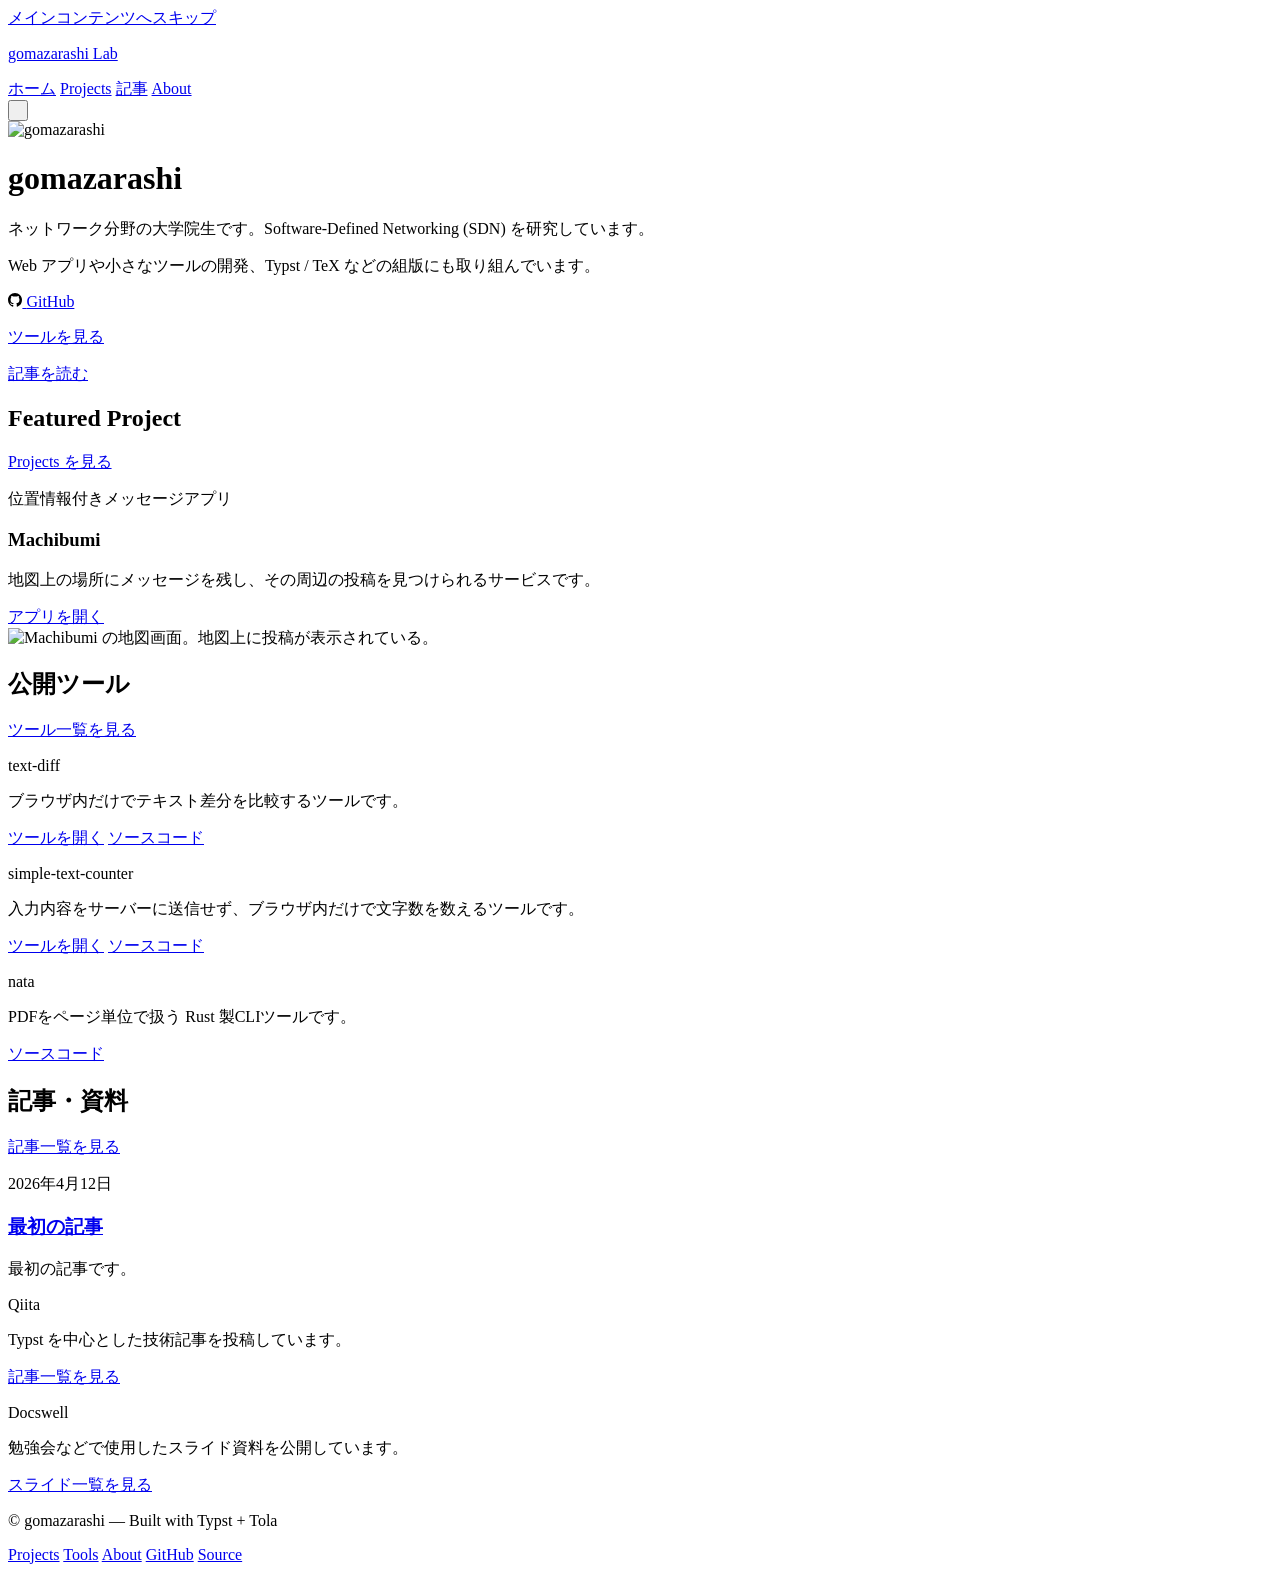
==== docs/index.html @ 5201ea65 "Projectsページの新設とサイト構造の整理" ====
<!DOCTYPE html>
<html lang="ja"><head><script> </script><link rel="stylesheet" href="/styles/site.css?v=46be4969" /><link rel="stylesheet" href="/.tola/enhance-6b400663.css" /><meta charset="utf-8" /><title>gomazarashi Lab</title><meta name="viewport" content="width=device-width, initial-scale=1" /><link rel="preconnect" href="https://fonts.googleapis.com" /><link rel="preconnect" href="https://fonts.gstatic.com" crossorigin="anonymous" /><link rel="stylesheet" href="https://fonts.googleapis.com/css2?family=Gugi&amp;family=Noto+Sans+JP:wght@400;500;700;800&amp;display=swap" /><meta name="description" content="ネットワーク・SDNを研究するgomazarashiの個人サイトです。Webアプリや小さな開発ツール、Typst・TeXに関する記事や成果物を公開しています。" /><link rel="canonical" href="https://gomazarashi.com/" /><link rel="icon" href="/images/favicon.ico" sizes="any" /><link rel="icon" type="image/png" sizes="96x96" href="/images/favicon-96.png" /><link rel="apple-touch-icon" sizes="180x180" href="/images/apple-touch-icon.png" /><meta property="og:title" content="gomazarashi Lab" /><meta property="og:description" content="ネットワーク・SDNを研究するgomazarashiの個人サイトです。Webアプリや小さな開発ツール、Typst・TeXに関する記事や成果物を公開しています。" /><meta property="og:url" content="https://gomazarashi.com/" /><meta property="og:type" content="website" /><meta property="og:site_name" content="gomazarashi Lab" /><meta property="og:locale" content="ja_JP" /><meta property="og:image" content="https://gomazarashi.com/images/og/default.png" /><meta property="og:image:width" content="1200" /><meta property="og:image:height" content="630" /><meta property="og:image:type" content="image/png" /><meta property="og:image:alt" content="gomazarashi Lab — Network research, Typst, and small web tools のOG画像" /><meta name="twitter:card" content="summary_large_image" /><meta name="twitter:title" content="gomazarashi Lab" /><meta name="twitter:description" content="ネットワーク・SDNを研究するgomazarashiの個人サイトです。Webアプリや小さな開発ツール、Typst・TeXに関する記事や成果物を公開しています。" /><meta name="twitter:image" content="https://gomazarashi.com/images/og/default.png" /><meta name="twitter:image:alt" content="gomazarashi Lab — Network research, Typst, and small web tools のOG画像" /><script type="application/ld+json">{
  "@context": "https://schema.org",
  "@graph": [
    {
      "@type": "WebSite",
      "name": "gomazarashi Lab",
      "url": "https://gomazarashi.com/",
      "description": "ネットワーク・SDNを研究するgomazarashiの個人サイトです。Webアプリや小さな開発ツール、Typst・TeXに関する記事や成果物を公開しています。",
      "inLanguage": "ja"
    },
    {
      "@type": "Person",
      "name": "gomazarashi",
      "url": "https://gomazarashi.com/about/",
      "sameAs": [
        "https://github.com/gomazarashi"
      ]
    }
  ]
}</script><script src="/styles/theme.js"></script></head><body><div class="skip-link-wrap"><a class="skip-link" href="#main-content">メインコンテンツへスキップ</a></div><header class="site-header"><nav class="site-nav" aria-label="主要ナビゲーション"><div class="site-nav-inner"><div class="site-brand"><p class="site-brand-label"><a href="/">gomazarashi Lab</a></p></div><div class="site-nav-actions"><div class="site-nav-links"><a href="/" aria-current="page">ホーム</a> <a href="/projects">Projects</a> <a href="/posts">記事</a> <a href="/about">About</a></div><button class="theme-toggle" id="theme-toggle" type="button" aria-label="ダークモードに切り替え"><span class="theme-toggle-track"><span class="theme-toggle-icon theme-toggle-icon-sun" aria-hidden="true"></span><span style="white-space: pre-wrap"> </span><span class="theme-toggle-knob" aria-hidden="true"><span class="theme-toggle-icon theme-toggle-icon-moon"></span></span></span></button></div></div></nav></header><div class="site-shell"><main class="site-main" id="main-content"><div class="page-layout"><div class="page-body"><div class="content-shell"><header class="profile-block" aria-label="プロフィール"><picture><img class="profile-image" src="/images/gomazarashi-256.webp" alt="gomazarashi" width="256" height="256" fetchpriority="high" /></picture><div class="profile-copy"><h1 class="profile-name">gomazarashi</h1><div class="profile-bio"><p>ネットワーク分野の大学院生です。Software-Defined Networking (SDN) を研究しています。</p><p>Web アプリや小さなツールの開発、Typst / TeX などの組版にも取り組んでいます。</p></div><p class="inline-links"><span class="inline-link"><a href="https://github.com/gomazarashi"><span class="github-link"><span class="github-link-icon" aria-hidden="true"><span style="display: inline-block"><img src="[data-uri]" style="height: 0.9em" /></span></span><span style="white-space: pre-wrap"> </span><span class="github-link-label">GitHub</span></span></a></span></p><div class="action-row"><p class="button-link"><a href="/tools">ツールを見る</a></p><p class="button-link"><a href="/posts">記事を読む</a></p></div></div></header><section class="section-block"><header class="section-heading"><h2 class="section-title">Featured Project</h2><p class="hero-link"><a href="/projects">Projects を見る</a></p></header><div class="section-content"><article class="featured-project"><div class="featured-project-body"><p class="featured-project-kicker">位置情報付きメッセージアプリ</p><h3 class="featured-project-title">Machibumi</h3><p class="featured-project-description">地図上の場所にメッセージを残し、その周辺の投稿を見つけられるサービスです。</p><div class="button-link"><a href="https://machibumi.gomazarashi.com/">アプリを開く</a></div></div><div class="featured-project-media"><img src="/images/machibumi-map.webp" alt="Machibumi の地図画面。地図上に投稿が表示されている。" width="1179" height="1312" /></div></article></div></section><section class="section-block"><header class="section-heading"><h2 class="section-title">公開ツール</h2><p class="hero-link"><a href="/tools">ツール一覧を見る</a></p></header><div class="section-content"><div class="list"><article class="list-item list-item-wide"><p class="tool-code">text-diff</p><div class="item-body"><p class="copy">ブラウザ内だけでテキスト差分を比較するツールです。</p><p class="inline-links"><span class="inline-link"><a href="https://gomazarashi.com/text-diff/">ツールを開く</a></span> <span class="inline-link"><a href="https://github.com/gomazarashi/text-diff">ソースコード</a></span></p></div></article><article class="list-item list-item-wide"><p class="tool-code">simple-text-counter</p><div class="item-body"><p class="copy">入力内容をサーバーに送信せず、ブラウザ内だけで文字数を数えるツールです。</p><p class="inline-links"><span class="inline-link"><a href="https://gomazarashi.com/simple-text-counter/">ツールを開く</a></span> <span class="inline-link"><a href="https://github.com/gomazarashi/simple-text-counter">ソースコード</a></span></p></div></article><article class="list-item list-item-wide"><p class="tool-code">nata</p><div class="item-body"><p class="copy">PDFをページ単位で扱う Rust 製CLIツールです。</p><p class="inline-links"><span class="inline-link"><a href="https://github.com/gomazarashi/nata">ソースコード</a></span></p></div></article></div></div></section><section class="section-block"><header class="section-heading"><h2 class="section-title">記事・資料</h2><p class="hero-link"><a href="/posts">記事一覧を見る</a></p></header><div class="section-content"><div class="list"><article class="list-item list-item-wide"><p class="entry-date"><time datetime="2026-04-12">2026年4月12日</time></p><div class="item-body"><h3 class="entry-title"><a href="/posts/20260412-first-post">最初の記事</a></h3><p class="copy">最初の記事です。</p></div></article><article class="list-item"><p class="label">Qiita</p><div class="item-body"><p class="copy">Typst を中心とした技術記事を投稿しています。</p><p class="hero-link"><a href="https://qiita.com/gomazarashi">記事一覧を見る</a></p></div></article><article class="list-item"><p class="label">Docswell</p><div class="item-body"><p class="copy">勉強会などで使用したスライド資料を公開しています。</p><p class="hero-link"><a href="https://www.docswell.com/user/gomazarashi">スライド一覧を見る</a></p></div></article></div></div></section></div></div></div></main></div><footer class="site-footer"><div class="site-footer-inner"><p class="site-footer-note">© gomazarashi — Built with Typst + Tola</p><nav class="site-footer-nav" aria-label="フッターナビゲーション"><a href="/projects">Projects</a> <a href="/tools">Tools</a> <a href="/about">About</a> <a href="https://github.com/gomazarashi">GitHub</a> <a href="https://github.com/gomazarashi/gomazarashi.github.io">Source</a></nav></div></footer></body><!-- tola:hash:b417fc73800e6200:6f2d7975b6e311bf -->
</html>
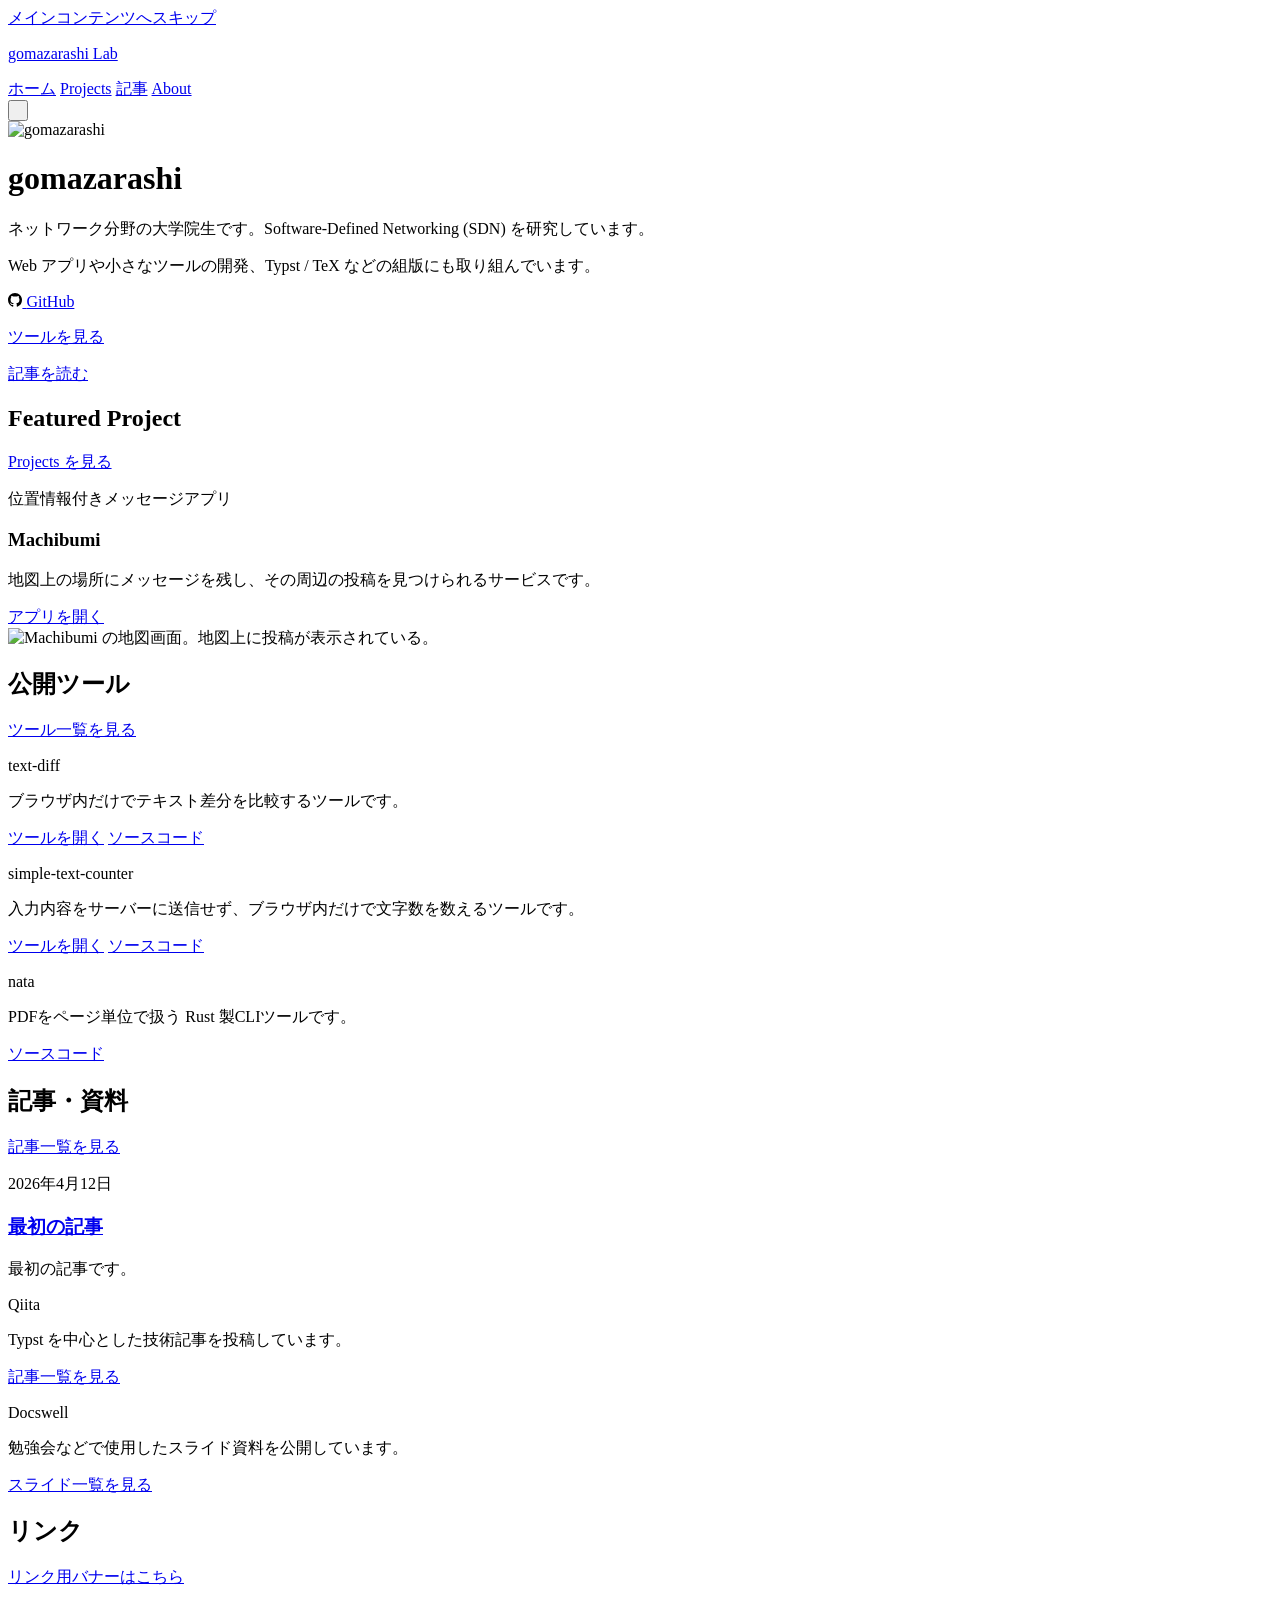
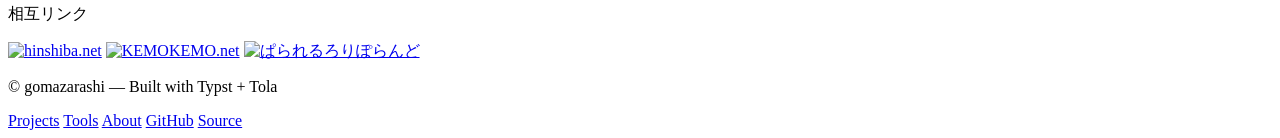
==== commit 359913e6: "ナビのactive下線修正とHOMEへの相互リンク移動を追加する" ====
--- a/docs/index.html
+++ b/docs/index.html
@@ -1,5 +1,5 @@
 <!DOCTYPE html>
-<html lang="ja"><head><script> </script><link rel="stylesheet" href="/styles/site.css?v=46be4969" /><link rel="stylesheet" href="/.tola/enhance-6b400663.css" /><meta charset="utf-8" /><title>gomazarashi Lab</title><meta name="viewport" content="width=device-width, initial-scale=1" /><link rel="preconnect" href="https://fonts.googleapis.com" /><link rel="preconnect" href="https://fonts.gstatic.com" crossorigin="anonymous" /><link rel="stylesheet" href="https://fonts.googleapis.com/css2?family=Gugi&amp;family=Noto+Sans+JP:wght@400;500;700;800&amp;display=swap" /><meta name="description" content="ネットワーク・SDNを研究するgomazarashiの個人サイトです。Webアプリや小さな開発ツール、Typst・TeXに関する記事や成果物を公開しています。" /><link rel="canonical" href="https://gomazarashi.com/" /><link rel="icon" href="/images/favicon.ico" sizes="any" /><link rel="icon" type="image/png" sizes="96x96" href="/images/favicon-96.png" /><link rel="apple-touch-icon" sizes="180x180" href="/images/apple-touch-icon.png" /><meta property="og:title" content="gomazarashi Lab" /><meta property="og:description" content="ネットワーク・SDNを研究するgomazarashiの個人サイトです。Webアプリや小さな開発ツール、Typst・TeXに関する記事や成果物を公開しています。" /><meta property="og:url" content="https://gomazarashi.com/" /><meta property="og:type" content="website" /><meta property="og:site_name" content="gomazarashi Lab" /><meta property="og:locale" content="ja_JP" /><meta property="og:image" content="https://gomazarashi.com/images/og/default.png" /><meta property="og:image:width" content="1200" /><meta property="og:image:height" content="630" /><meta property="og:image:type" content="image/png" /><meta property="og:image:alt" content="gomazarashi Lab — Network research, Typst, and small web tools のOG画像" /><meta name="twitter:card" content="summary_large_image" /><meta name="twitter:title" content="gomazarashi Lab" /><meta name="twitter:description" content="ネットワーク・SDNを研究するgomazarashiの個人サイトです。Webアプリや小さな開発ツール、Typst・TeXに関する記事や成果物を公開しています。" /><meta name="twitter:image" content="https://gomazarashi.com/images/og/default.png" /><meta name="twitter:image:alt" content="gomazarashi Lab — Network research, Typst, and small web tools のOG画像" /><script type="application/ld+json">{
+<html lang="ja"><head><script> </script><link rel="stylesheet" href="/styles/site.css?v=b7ca1c34" /><link rel="stylesheet" href="/.tola/enhance-6b400663.css" /><meta charset="utf-8" /><title>gomazarashi Lab</title><meta name="viewport" content="width=device-width, initial-scale=1" /><link rel="preconnect" href="https://fonts.googleapis.com" /><link rel="preconnect" href="https://fonts.gstatic.com" crossorigin="anonymous" /><link rel="stylesheet" href="https://fonts.googleapis.com/css2?family=Gugi&amp;family=Noto+Sans+JP:wght@400;500;700;800&amp;display=swap" /><meta name="description" content="ネットワーク・SDNを研究するgomazarashiの個人サイトです。Webアプリや小さな開発ツール、Typst・TeXに関する記事や成果物を公開しています。" /><link rel="canonical" href="https://gomazarashi.com/" /><link rel="icon" href="/images/favicon.ico" sizes="any" /><link rel="icon" type="image/png" sizes="96x96" href="/images/favicon-96.png" /><link rel="apple-touch-icon" sizes="180x180" href="/images/apple-touch-icon.png" /><meta property="og:title" content="gomazarashi Lab" /><meta property="og:description" content="ネットワーク・SDNを研究するgomazarashiの個人サイトです。Webアプリや小さな開発ツール、Typst・TeXに関する記事や成果物を公開しています。" /><meta property="og:url" content="https://gomazarashi.com/" /><meta property="og:type" content="website" /><meta property="og:site_name" content="gomazarashi Lab" /><meta property="og:locale" content="ja_JP" /><meta property="og:image" content="https://gomazarashi.com/images/og/default.png" /><meta property="og:image:width" content="1200" /><meta property="og:image:height" content="630" /><meta property="og:image:type" content="image/png" /><meta property="og:image:alt" content="gomazarashi Lab — Network research, Typst, and small web tools のOG画像" /><meta name="twitter:card" content="summary_large_image" /><meta name="twitter:title" content="gomazarashi Lab" /><meta name="twitter:description" content="ネットワーク・SDNを研究するgomazarashiの個人サイトです。Webアプリや小さな開発ツール、Typst・TeXに関する記事や成果物を公開しています。" /><meta name="twitter:image" content="https://gomazarashi.com/images/og/default.png" /><meta name="twitter:image:alt" content="gomazarashi Lab — Network research, Typst, and small web tools のOG画像" /><script type="application/ld+json">{
   "@context": "https://schema.org",
   "@graph": [
     {
@@ -18,5 +18,5 @@
       ]
     }
   ]
-}</script><script src="/styles/theme.js"></script></head><body><div class="skip-link-wrap"><a class="skip-link" href="#main-content">メインコンテンツへスキップ</a></div><header class="site-header"><nav class="site-nav" aria-label="主要ナビゲーション"><div class="site-nav-inner"><div class="site-brand"><p class="site-brand-label"><a href="/">gomazarashi Lab</a></p></div><div class="site-nav-actions"><div class="site-nav-links"><a href="/" aria-current="page">ホーム</a> <a href="/projects">Projects</a> <a href="/posts">記事</a> <a href="/about">About</a></div><button class="theme-toggle" id="theme-toggle" type="button" aria-label="ダークモードに切り替え"><span class="theme-toggle-track"><span class="theme-toggle-icon theme-toggle-icon-sun" aria-hidden="true"></span><span style="white-space: pre-wrap"> </span><span class="theme-toggle-knob" aria-hidden="true"><span class="theme-toggle-icon theme-toggle-icon-moon"></span></span></span></button></div></div></nav></header><div class="site-shell"><main class="site-main" id="main-content"><div class="page-layout"><div class="page-body"><div class="content-shell"><header class="profile-block" aria-label="プロフィール"><picture><img class="profile-image" src="/images/gomazarashi-256.webp" alt="gomazarashi" width="256" height="256" fetchpriority="high" /></picture><div class="profile-copy"><h1 class="profile-name">gomazarashi</h1><div class="profile-bio"><p>ネットワーク分野の大学院生です。Software-Defined Networking (SDN) を研究しています。</p><p>Web アプリや小さなツールの開発、Typst / TeX などの組版にも取り組んでいます。</p></div><p class="inline-links"><span class="inline-link"><a href="https://github.com/gomazarashi"><span class="github-link"><span class="github-link-icon" aria-hidden="true"><span style="display: inline-block"><img src="[data-uri]" style="height: 0.9em" /></span></span><span style="white-space: pre-wrap"> </span><span class="github-link-label">GitHub</span></span></a></span></p><div class="action-row"><p class="button-link"><a href="/tools">ツールを見る</a></p><p class="button-link"><a href="/posts">記事を読む</a></p></div></div></header><section class="section-block"><header class="section-heading"><h2 class="section-title">Featured Project</h2><p class="hero-link"><a href="/projects">Projects を見る</a></p></header><div class="section-content"><article class="featured-project"><div class="featured-project-body"><p class="featured-project-kicker">位置情報付きメッセージアプリ</p><h3 class="featured-project-title">Machibumi</h3><p class="featured-project-description">地図上の場所にメッセージを残し、その周辺の投稿を見つけられるサービスです。</p><div class="button-link"><a href="https://machibumi.gomazarashi.com/">アプリを開く</a></div></div><div class="featured-project-media"><img src="/images/machibumi-map.webp" alt="Machibumi の地図画面。地図上に投稿が表示されている。" width="1179" height="1312" /></div></article></div></section><section class="section-block"><header class="section-heading"><h2 class="section-title">公開ツール</h2><p class="hero-link"><a href="/tools">ツール一覧を見る</a></p></header><div class="section-content"><div class="list"><article class="list-item list-item-wide"><p class="tool-code">text-diff</p><div class="item-body"><p class="copy">ブラウザ内だけでテキスト差分を比較するツールです。</p><p class="inline-links"><span class="inline-link"><a href="https://gomazarashi.com/text-diff/">ツールを開く</a></span> <span class="inline-link"><a href="https://github.com/gomazarashi/text-diff">ソースコード</a></span></p></div></article><article class="list-item list-item-wide"><p class="tool-code">simple-text-counter</p><div class="item-body"><p class="copy">入力内容をサーバーに送信せず、ブラウザ内だけで文字数を数えるツールです。</p><p class="inline-links"><span class="inline-link"><a href="https://gomazarashi.com/simple-text-counter/">ツールを開く</a></span> <span class="inline-link"><a href="https://github.com/gomazarashi/simple-text-counter">ソースコード</a></span></p></div></article><article class="list-item list-item-wide"><p class="tool-code">nata</p><div class="item-body"><p class="copy">PDFをページ単位で扱う Rust 製CLIツールです。</p><p class="inline-links"><span class="inline-link"><a href="https://github.com/gomazarashi/nata">ソースコード</a></span></p></div></article></div></div></section><section class="section-block"><header class="section-heading"><h2 class="section-title">記事・資料</h2><p class="hero-link"><a href="/posts">記事一覧を見る</a></p></header><div class="section-content"><div class="list"><article class="list-item list-item-wide"><p class="entry-date"><time datetime="2026-04-12">2026年4月12日</time></p><div class="item-body"><h3 class="entry-title"><a href="/posts/20260412-first-post">最初の記事</a></h3><p class="copy">最初の記事です。</p></div></article><article class="list-item"><p class="label">Qiita</p><div class="item-body"><p class="copy">Typst を中心とした技術記事を投稿しています。</p><p class="hero-link"><a href="https://qiita.com/gomazarashi">記事一覧を見る</a></p></div></article><article class="list-item"><p class="label">Docswell</p><div class="item-body"><p class="copy">勉強会などで使用したスライド資料を公開しています。</p><p class="hero-link"><a href="https://www.docswell.com/user/gomazarashi">スライド一覧を見る</a></p></div></article></div></div></section></div></div></div></main></div><footer class="site-footer"><div class="site-footer-inner"><p class="site-footer-note">© gomazarashi — Built with Typst + Tola</p><nav class="site-footer-nav" aria-label="フッターナビゲーション"><a href="/projects">Projects</a> <a href="/tools">Tools</a> <a href="/about">About</a> <a href="https://github.com/gomazarashi">GitHub</a> <a href="https://github.com/gomazarashi/gomazarashi.github.io">Source</a></nav></div></footer></body><!-- tola:hash:b417fc73800e6200:6f2d7975b6e311bf -->
+}</script><script src="/styles/theme.js"></script></head><body><div class="skip-link-wrap"><a class="skip-link" href="#main-content">メインコンテンツへスキップ</a></div><header class="site-header"><nav class="site-nav" aria-label="主要ナビゲーション"><div class="site-nav-inner"><div class="site-brand"><p class="site-brand-label"><a href="/">gomazarashi Lab</a></p></div><div class="site-nav-actions"><div class="site-nav-links"><a href="/" aria-current="page"><span class="site-nav-label">ホーム</span></a> <a href="/projects"><span class="site-nav-label">Projects</span></a> <a href="/posts"><span class="site-nav-label">記事</span></a> <a href="/about"><span class="site-nav-label">About</span></a></div><button class="theme-toggle" id="theme-toggle" type="button" aria-label="ダークモードに切り替え"><span class="theme-toggle-track"><span class="theme-toggle-icon theme-toggle-icon-sun" aria-hidden="true"></span><span style="white-space: pre-wrap"> </span><span class="theme-toggle-knob" aria-hidden="true"><span class="theme-toggle-icon theme-toggle-icon-moon"></span></span></span></button></div></div></nav></header><div class="site-shell"><main class="site-main" id="main-content"><div class="page-layout"><div class="page-body"><div class="content-shell"><header class="profile-block" aria-label="プロフィール"><picture><img class="profile-image" src="/images/gomazarashi-256.webp" alt="gomazarashi" width="256" height="256" fetchpriority="high" /></picture><div class="profile-copy"><h1 class="profile-name">gomazarashi</h1><div class="profile-bio"><p>ネットワーク分野の大学院生です。Software-Defined Networking (SDN) を研究しています。</p><p>Web アプリや小さなツールの開発、Typst / TeX などの組版にも取り組んでいます。</p></div><p class="inline-links"><span class="inline-link"><a href="https://github.com/gomazarashi"><span class="github-link"><span class="github-link-icon" aria-hidden="true"><span style="display: inline-block"><img src="[data-uri]" style="height: 0.9em" /></span></span><span style="white-space: pre-wrap"> </span><span class="github-link-label">GitHub</span></span></a></span></p><div class="action-row"><p class="button-link"><a href="/tools">ツールを見る</a></p><p class="button-link"><a href="/posts">記事を読む</a></p></div></div></header><section class="section-block"><header class="section-heading"><h2 class="section-title">Featured Project</h2><p class="hero-link"><a href="/projects">Projects を見る</a></p></header><div class="section-content"><article class="featured-project"><div class="featured-project-body"><p class="featured-project-kicker">位置情報付きメッセージアプリ</p><h3 class="featured-project-title">Machibumi</h3><p class="featured-project-description">地図上の場所にメッセージを残し、その周辺の投稿を見つけられるサービスです。</p><div class="button-link"><a href="https://machibumi.gomazarashi.com/">アプリを開く</a></div></div><div class="featured-project-media"><img src="/images/machibumi-map.webp" alt="Machibumi の地図画面。地図上に投稿が表示されている。" width="1179" height="1312" /></div></article></div></section><section class="section-block"><header class="section-heading"><h2 class="section-title">公開ツール</h2><p class="hero-link"><a href="/tools">ツール一覧を見る</a></p></header><div class="section-content"><div class="list"><article class="list-item list-item-wide"><p class="tool-code">text-diff</p><div class="item-body"><p class="copy">ブラウザ内だけでテキスト差分を比較するツールです。</p><p class="inline-links"><span class="inline-link"><a href="https://gomazarashi.com/text-diff/">ツールを開く</a></span> <span class="inline-link"><a href="https://github.com/gomazarashi/text-diff">ソースコード</a></span></p></div></article><article class="list-item list-item-wide"><p class="tool-code">simple-text-counter</p><div class="item-body"><p class="copy">入力内容をサーバーに送信せず、ブラウザ内だけで文字数を数えるツールです。</p><p class="inline-links"><span class="inline-link"><a href="https://gomazarashi.com/simple-text-counter/">ツールを開く</a></span> <span class="inline-link"><a href="https://github.com/gomazarashi/simple-text-counter">ソースコード</a></span></p></div></article><article class="list-item list-item-wide"><p class="tool-code">nata</p><div class="item-body"><p class="copy">PDFをページ単位で扱う Rust 製CLIツールです。</p><p class="inline-links"><span class="inline-link"><a href="https://github.com/gomazarashi/nata">ソースコード</a></span></p></div></article></div></div></section><section class="section-block"><header class="section-heading"><h2 class="section-title">記事・資料</h2><p class="hero-link"><a href="/posts">記事一覧を見る</a></p></header><div class="section-content"><div class="list"><article class="list-item list-item-wide"><p class="entry-date"><time datetime="2026-04-12">2026年4月12日</time></p><div class="item-body"><h3 class="entry-title"><a href="/posts/20260412-first-post">最初の記事</a></h3><p class="copy">最初の記事です。</p></div></article><article class="list-item"><p class="label">Qiita</p><div class="item-body"><p class="copy">Typst を中心とした技術記事を投稿しています。</p><p class="hero-link"><a href="https://qiita.com/gomazarashi">記事一覧を見る</a></p></div></article><article class="list-item"><p class="label">Docswell</p><div class="item-body"><p class="copy">勉強会などで使用したスライド資料を公開しています。</p><p class="hero-link"><a href="https://www.docswell.com/user/gomazarashi">スライド一覧を見る</a></p></div></article></div></div></section><section class="section-block"><header class="section-heading"><h2 class="section-title">リンク</h2><p class="hero-link"><a href="/banners">リンク用バナーはこちら</a></p></header><div class="section-content"><div class="list"><article class="list-item"><p class="label">相互リンク</p><div class="item-body"><div class="link-banners"><a class="link-banner" href="https://hinshiba.net/"><img src="/images/links/hinshibanet_banner.webp" alt="hinshiba.net" width="200" height="40" loading="lazy" /></a><span style="white-space: pre-wrap"> </span><a class="link-banner" href="https://kemokemo.net/"><img class="kemokemo-banner" src="/images/links/kemokemo-banner.svg" alt="KEMOKEMO.net" width="927" height="130" loading="lazy" /></a><span style="white-space: pre-wrap"> </span><a class="link-banner" href="https://parallellollipoland.web.fc2.com/link/index.html"><img src="/images/links/parallel-lollipop-land-banner.png" alt="ぱられるろりぽらんど" width="200" height="40" loading="lazy" /></a></div></div></article></div></div></section></div></div></div></main></div><footer class="site-footer"><div class="site-footer-inner"><p class="site-footer-note">© gomazarashi — Built with Typst + Tola</p><nav class="site-footer-nav" aria-label="フッターナビゲーション"><a href="/projects">Projects</a> <a href="/tools">Tools</a> <a href="/about">About</a> <a href="https://github.com/gomazarashi">GitHub</a> <a href="https://github.com/gomazarashi/gomazarashi.github.io">Source</a></nav></div></footer></body><!-- tola:hash:00834c4f034203ed:573593586f33bf68 -->
 </html>
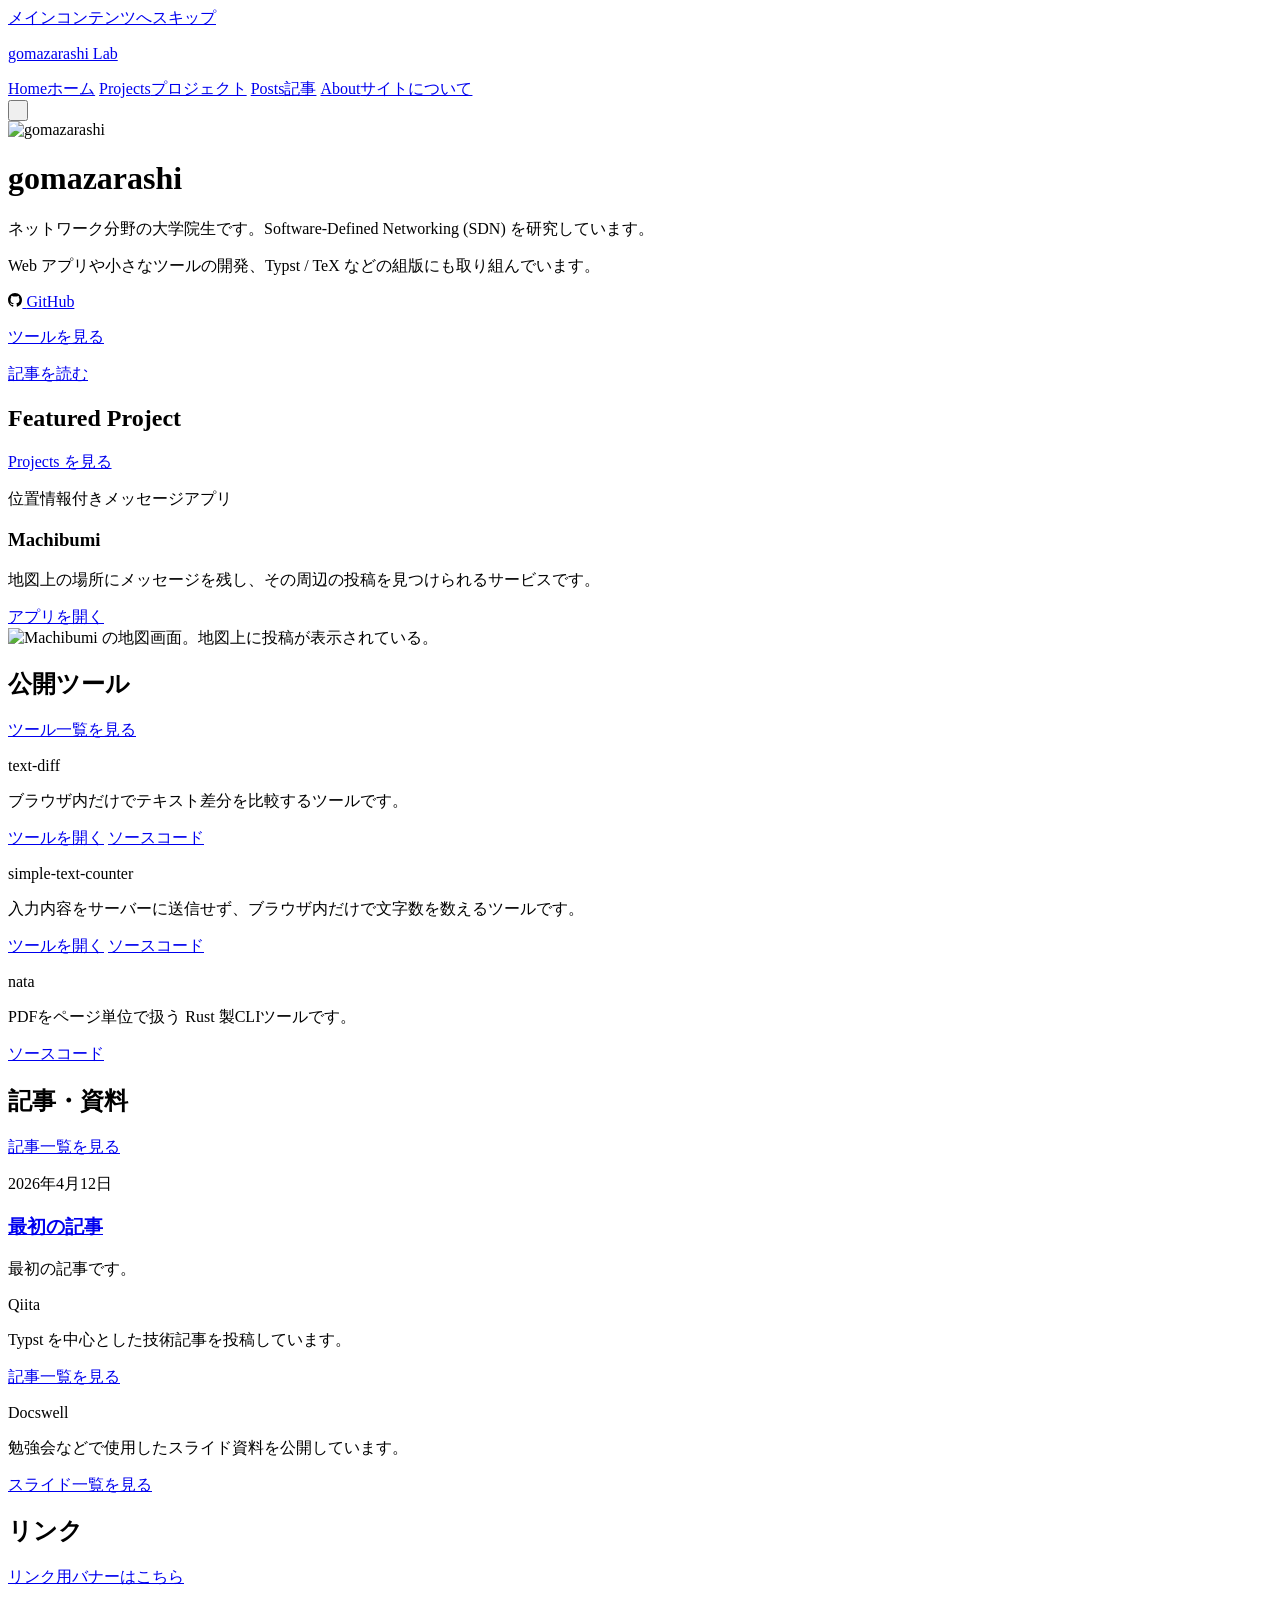
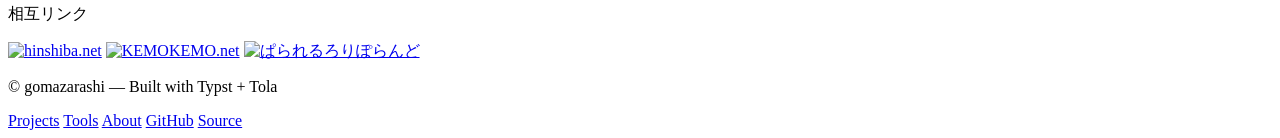
==== commit 0d87317b: "ナビと固定ページh1を英語化し、日本語サブを追加する" ====
--- a/docs/index.html
+++ b/docs/index.html
@@ -1,5 +1,5 @@
 <!DOCTYPE html>
-<html lang="ja"><head><script> </script><link rel="stylesheet" href="/styles/site.css?v=b7ca1c34" /><link rel="stylesheet" href="/.tola/enhance-6b400663.css" /><meta charset="utf-8" /><title>gomazarashi Lab</title><meta name="viewport" content="width=device-width, initial-scale=1" /><link rel="preconnect" href="https://fonts.googleapis.com" /><link rel="preconnect" href="https://fonts.gstatic.com" crossorigin="anonymous" /><link rel="stylesheet" href="https://fonts.googleapis.com/css2?family=Gugi&amp;family=Noto+Sans+JP:wght@400;500;700;800&amp;display=swap" /><meta name="description" content="ネットワーク・SDNを研究するgomazarashiの個人サイトです。Webアプリや小さな開発ツール、Typst・TeXに関する記事や成果物を公開しています。" /><link rel="canonical" href="https://gomazarashi.com/" /><link rel="icon" href="/images/favicon.ico" sizes="any" /><link rel="icon" type="image/png" sizes="96x96" href="/images/favicon-96.png" /><link rel="apple-touch-icon" sizes="180x180" href="/images/apple-touch-icon.png" /><meta property="og:title" content="gomazarashi Lab" /><meta property="og:description" content="ネットワーク・SDNを研究するgomazarashiの個人サイトです。Webアプリや小さな開発ツール、Typst・TeXに関する記事や成果物を公開しています。" /><meta property="og:url" content="https://gomazarashi.com/" /><meta property="og:type" content="website" /><meta property="og:site_name" content="gomazarashi Lab" /><meta property="og:locale" content="ja_JP" /><meta property="og:image" content="https://gomazarashi.com/images/og/default.png" /><meta property="og:image:width" content="1200" /><meta property="og:image:height" content="630" /><meta property="og:image:type" content="image/png" /><meta property="og:image:alt" content="gomazarashi Lab — Network research, Typst, and small web tools のOG画像" /><meta name="twitter:card" content="summary_large_image" /><meta name="twitter:title" content="gomazarashi Lab" /><meta name="twitter:description" content="ネットワーク・SDNを研究するgomazarashiの個人サイトです。Webアプリや小さな開発ツール、Typst・TeXに関する記事や成果物を公開しています。" /><meta name="twitter:image" content="https://gomazarashi.com/images/og/default.png" /><meta name="twitter:image:alt" content="gomazarashi Lab — Network research, Typst, and small web tools のOG画像" /><script type="application/ld+json">{
+<html lang="ja"><head><script> </script><link rel="stylesheet" href="/styles/site.css?v=d6a70961" /><link rel="stylesheet" href="/.tola/enhance-6b400663.css" /><meta charset="utf-8" /><title>gomazarashi Lab</title><meta name="viewport" content="width=device-width, initial-scale=1" /><link rel="preconnect" href="https://fonts.googleapis.com" /><link rel="preconnect" href="https://fonts.gstatic.com" crossorigin="anonymous" /><link rel="stylesheet" href="https://fonts.googleapis.com/css2?family=Gugi&amp;family=Noto+Sans+JP:wght@400;500;700;800&amp;display=swap" /><meta name="description" content="ネットワーク・SDNを研究するgomazarashiの個人サイトです。Webアプリや小さな開発ツール、Typst・TeXに関する記事や成果物を公開しています。" /><link rel="canonical" href="https://gomazarashi.com/" /><link rel="icon" href="/images/favicon.ico" sizes="any" /><link rel="icon" type="image/png" sizes="96x96" href="/images/favicon-96.png" /><link rel="apple-touch-icon" sizes="180x180" href="/images/apple-touch-icon.png" /><meta property="og:title" content="gomazarashi Lab" /><meta property="og:description" content="ネットワーク・SDNを研究するgomazarashiの個人サイトです。Webアプリや小さな開発ツール、Typst・TeXに関する記事や成果物を公開しています。" /><meta property="og:url" content="https://gomazarashi.com/" /><meta property="og:type" content="website" /><meta property="og:site_name" content="gomazarashi Lab" /><meta property="og:locale" content="ja_JP" /><meta property="og:image" content="https://gomazarashi.com/images/og/default.png" /><meta property="og:image:width" content="1200" /><meta property="og:image:height" content="630" /><meta property="og:image:type" content="image/png" /><meta property="og:image:alt" content="gomazarashi Lab — Network research, Typst, and small web tools のOG画像" /><meta name="twitter:card" content="summary_large_image" /><meta name="twitter:title" content="gomazarashi Lab" /><meta name="twitter:description" content="ネットワーク・SDNを研究するgomazarashiの個人サイトです。Webアプリや小さな開発ツール、Typst・TeXに関する記事や成果物を公開しています。" /><meta name="twitter:image" content="https://gomazarashi.com/images/og/default.png" /><meta name="twitter:image:alt" content="gomazarashi Lab — Network research, Typst, and small web tools のOG画像" /><script type="application/ld+json">{
   "@context": "https://schema.org",
   "@graph": [
     {
@@ -18,5 +18,5 @@
       ]
     }
   ]
-}</script><script src="/styles/theme.js"></script></head><body><div class="skip-link-wrap"><a class="skip-link" href="#main-content">メインコンテンツへスキップ</a></div><header class="site-header"><nav class="site-nav" aria-label="主要ナビゲーション"><div class="site-nav-inner"><div class="site-brand"><p class="site-brand-label"><a href="/">gomazarashi Lab</a></p></div><div class="site-nav-actions"><div class="site-nav-links"><a href="/" aria-current="page"><span class="site-nav-label">ホーム</span></a> <a href="/projects"><span class="site-nav-label">Projects</span></a> <a href="/posts"><span class="site-nav-label">記事</span></a> <a href="/about"><span class="site-nav-label">About</span></a></div><button class="theme-toggle" id="theme-toggle" type="button" aria-label="ダークモードに切り替え"><span class="theme-toggle-track"><span class="theme-toggle-icon theme-toggle-icon-sun" aria-hidden="true"></span><span style="white-space: pre-wrap"> </span><span class="theme-toggle-knob" aria-hidden="true"><span class="theme-toggle-icon theme-toggle-icon-moon"></span></span></span></button></div></div></nav></header><div class="site-shell"><main class="site-main" id="main-content"><div class="page-layout"><div class="page-body"><div class="content-shell"><header class="profile-block" aria-label="プロフィール"><picture><img class="profile-image" src="/images/gomazarashi-256.webp" alt="gomazarashi" width="256" height="256" fetchpriority="high" /></picture><div class="profile-copy"><h1 class="profile-name">gomazarashi</h1><div class="profile-bio"><p>ネットワーク分野の大学院生です。Software-Defined Networking (SDN) を研究しています。</p><p>Web アプリや小さなツールの開発、Typst / TeX などの組版にも取り組んでいます。</p></div><p class="inline-links"><span class="inline-link"><a href="https://github.com/gomazarashi"><span class="github-link"><span class="github-link-icon" aria-hidden="true"><span style="display: inline-block"><img src="[data-uri]" style="height: 0.9em" /></span></span><span style="white-space: pre-wrap"> </span><span class="github-link-label">GitHub</span></span></a></span></p><div class="action-row"><p class="button-link"><a href="/tools">ツールを見る</a></p><p class="button-link"><a href="/posts">記事を読む</a></p></div></div></header><section class="section-block"><header class="section-heading"><h2 class="section-title">Featured Project</h2><p class="hero-link"><a href="/projects">Projects を見る</a></p></header><div class="section-content"><article class="featured-project"><div class="featured-project-body"><p class="featured-project-kicker">位置情報付きメッセージアプリ</p><h3 class="featured-project-title">Machibumi</h3><p class="featured-project-description">地図上の場所にメッセージを残し、その周辺の投稿を見つけられるサービスです。</p><div class="button-link"><a href="https://machibumi.gomazarashi.com/">アプリを開く</a></div></div><div class="featured-project-media"><img src="/images/machibumi-map.webp" alt="Machibumi の地図画面。地図上に投稿が表示されている。" width="1179" height="1312" /></div></article></div></section><section class="section-block"><header class="section-heading"><h2 class="section-title">公開ツール</h2><p class="hero-link"><a href="/tools">ツール一覧を見る</a></p></header><div class="section-content"><div class="list"><article class="list-item list-item-wide"><p class="tool-code">text-diff</p><div class="item-body"><p class="copy">ブラウザ内だけでテキスト差分を比較するツールです。</p><p class="inline-links"><span class="inline-link"><a href="https://gomazarashi.com/text-diff/">ツールを開く</a></span> <span class="inline-link"><a href="https://github.com/gomazarashi/text-diff">ソースコード</a></span></p></div></article><article class="list-item list-item-wide"><p class="tool-code">simple-text-counter</p><div class="item-body"><p class="copy">入力内容をサーバーに送信せず、ブラウザ内だけで文字数を数えるツールです。</p><p class="inline-links"><span class="inline-link"><a href="https://gomazarashi.com/simple-text-counter/">ツールを開く</a></span> <span class="inline-link"><a href="https://github.com/gomazarashi/simple-text-counter">ソースコード</a></span></p></div></article><article class="list-item list-item-wide"><p class="tool-code">nata</p><div class="item-body"><p class="copy">PDFをページ単位で扱う Rust 製CLIツールです。</p><p class="inline-links"><span class="inline-link"><a href="https://github.com/gomazarashi/nata">ソースコード</a></span></p></div></article></div></div></section><section class="section-block"><header class="section-heading"><h2 class="section-title">記事・資料</h2><p class="hero-link"><a href="/posts">記事一覧を見る</a></p></header><div class="section-content"><div class="list"><article class="list-item list-item-wide"><p class="entry-date"><time datetime="2026-04-12">2026年4月12日</time></p><div class="item-body"><h3 class="entry-title"><a href="/posts/20260412-first-post">最初の記事</a></h3><p class="copy">最初の記事です。</p></div></article><article class="list-item"><p class="label">Qiita</p><div class="item-body"><p class="copy">Typst を中心とした技術記事を投稿しています。</p><p class="hero-link"><a href="https://qiita.com/gomazarashi">記事一覧を見る</a></p></div></article><article class="list-item"><p class="label">Docswell</p><div class="item-body"><p class="copy">勉強会などで使用したスライド資料を公開しています。</p><p class="hero-link"><a href="https://www.docswell.com/user/gomazarashi">スライド一覧を見る</a></p></div></article></div></div></section><section class="section-block"><header class="section-heading"><h2 class="section-title">リンク</h2><p class="hero-link"><a href="/banners">リンク用バナーはこちら</a></p></header><div class="section-content"><div class="list"><article class="list-item"><p class="label">相互リンク</p><div class="item-body"><div class="link-banners"><a class="link-banner" href="https://hinshiba.net/"><img src="/images/links/hinshibanet_banner.webp" alt="hinshiba.net" width="200" height="40" loading="lazy" /></a><span style="white-space: pre-wrap"> </span><a class="link-banner" href="https://kemokemo.net/"><img class="kemokemo-banner" src="/images/links/kemokemo-banner.svg" alt="KEMOKEMO.net" width="927" height="130" loading="lazy" /></a><span style="white-space: pre-wrap"> </span><a class="link-banner" href="https://parallellollipoland.web.fc2.com/link/index.html"><img src="/images/links/parallel-lollipop-land-banner.png" alt="ぱられるろりぽらんど" width="200" height="40" loading="lazy" /></a></div></div></article></div></div></section></div></div></div></main></div><footer class="site-footer"><div class="site-footer-inner"><p class="site-footer-note">© gomazarashi — Built with Typst + Tola</p><nav class="site-footer-nav" aria-label="フッターナビゲーション"><a href="/projects">Projects</a> <a href="/tools">Tools</a> <a href="/about">About</a> <a href="https://github.com/gomazarashi">GitHub</a> <a href="https://github.com/gomazarashi/gomazarashi.github.io">Source</a></nav></div></footer></body><!-- tola:hash:00834c4f034203ed:573593586f33bf68 -->
+}</script><script src="/styles/theme.js"></script></head><body><div class="skip-link-wrap"><a class="skip-link" href="#main-content">メインコンテンツへスキップ</a></div><header class="site-header"><nav class="site-nav" aria-label="主要ナビゲーション"><div class="site-nav-inner"><div class="site-brand"><p class="site-brand-label"><a href="/">gomazarashi Lab</a></p></div><div class="site-nav-actions"><div class="site-nav-links"><a href="/" aria-current="page" lang="en"><span class="site-nav-label">Home</span><span class="site-nav-sub" lang="ja" aria-hidden="true">ホーム</span></a> <a href="/projects" lang="en"><span class="site-nav-label">Projects</span><span class="site-nav-sub" lang="ja" aria-hidden="true">プロジェクト</span></a> <a href="/posts" lang="en"><span class="site-nav-label">Posts</span><span class="site-nav-sub" lang="ja" aria-hidden="true">記事</span></a> <a href="/about" lang="en"><span class="site-nav-label">About</span><span class="site-nav-sub" lang="ja" aria-hidden="true">サイトについて</span></a></div><button class="theme-toggle" id="theme-toggle" type="button" aria-label="ダークモードに切り替え"><span class="theme-toggle-track"><span class="theme-toggle-icon theme-toggle-icon-sun" aria-hidden="true"></span><span style="white-space: pre-wrap"> </span><span class="theme-toggle-knob" aria-hidden="true"><span class="theme-toggle-icon theme-toggle-icon-moon"></span></span></span></button></div></div></nav></header><div class="site-shell"><main class="site-main" id="main-content"><div class="page-layout"><div class="page-body"><div class="content-shell"><header class="profile-block" aria-label="プロフィール"><picture><img class="profile-image" src="/images/gomazarashi-256.webp" alt="gomazarashi" width="256" height="256" fetchpriority="high" /></picture><div class="profile-copy"><h1 class="profile-name">gomazarashi</h1><div class="profile-bio"><p>ネットワーク分野の大学院生です。Software-Defined Networking (SDN) を研究しています。</p><p>Web アプリや小さなツールの開発、Typst / TeX などの組版にも取り組んでいます。</p></div><p class="inline-links"><span class="inline-link"><a href="https://github.com/gomazarashi"><span class="github-link"><span class="github-link-icon" aria-hidden="true"><span style="display: inline-block"><img src="[data-uri]" style="height: 0.9em" /></span></span><span style="white-space: pre-wrap"> </span><span class="github-link-label">GitHub</span></span></a></span></p><div class="action-row"><p class="button-link"><a href="/tools">ツールを見る</a></p><p class="button-link"><a href="/posts">記事を読む</a></p></div></div></header><section class="section-block"><header class="section-heading"><h2 class="section-title">Featured Project</h2><p class="hero-link"><a href="/projects">Projects を見る</a></p></header><div class="section-content"><article class="featured-project"><div class="featured-project-body"><p class="featured-project-kicker">位置情報付きメッセージアプリ</p><h3 class="featured-project-title">Machibumi</h3><p class="featured-project-description">地図上の場所にメッセージを残し、その周辺の投稿を見つけられるサービスです。</p><div class="button-link"><a href="https://machibumi.gomazarashi.com/">アプリを開く</a></div></div><div class="featured-project-media"><img src="/images/machibumi-map.webp" alt="Machibumi の地図画面。地図上に投稿が表示されている。" width="1179" height="1312" /></div></article></div></section><section class="section-block"><header class="section-heading"><h2 class="section-title">公開ツール</h2><p class="hero-link"><a href="/tools">ツール一覧を見る</a></p></header><div class="section-content"><div class="list"><article class="list-item list-item-wide"><p class="tool-code">text-diff</p><div class="item-body"><p class="copy">ブラウザ内だけでテキスト差分を比較するツールです。</p><p class="inline-links"><span class="inline-link"><a href="https://gomazarashi.com/text-diff/">ツールを開く</a></span> <span class="inline-link"><a href="https://github.com/gomazarashi/text-diff">ソースコード</a></span></p></div></article><article class="list-item list-item-wide"><p class="tool-code">simple-text-counter</p><div class="item-body"><p class="copy">入力内容をサーバーに送信せず、ブラウザ内だけで文字数を数えるツールです。</p><p class="inline-links"><span class="inline-link"><a href="https://gomazarashi.com/simple-text-counter/">ツールを開く</a></span> <span class="inline-link"><a href="https://github.com/gomazarashi/simple-text-counter">ソースコード</a></span></p></div></article><article class="list-item list-item-wide"><p class="tool-code">nata</p><div class="item-body"><p class="copy">PDFをページ単位で扱う Rust 製CLIツールです。</p><p class="inline-links"><span class="inline-link"><a href="https://github.com/gomazarashi/nata">ソースコード</a></span></p></div></article></div></div></section><section class="section-block"><header class="section-heading"><h2 class="section-title">記事・資料</h2><p class="hero-link"><a href="/posts">記事一覧を見る</a></p></header><div class="section-content"><div class="list"><article class="list-item list-item-wide"><p class="entry-date"><time datetime="2026-04-12">2026年4月12日</time></p><div class="item-body"><h3 class="entry-title"><a href="/posts/20260412-first-post">最初の記事</a></h3><p class="copy">最初の記事です。</p></div></article><article class="list-item"><p class="label">Qiita</p><div class="item-body"><p class="copy">Typst を中心とした技術記事を投稿しています。</p><p class="hero-link"><a href="https://qiita.com/gomazarashi">記事一覧を見る</a></p></div></article><article class="list-item"><p class="label">Docswell</p><div class="item-body"><p class="copy">勉強会などで使用したスライド資料を公開しています。</p><p class="hero-link"><a href="https://www.docswell.com/user/gomazarashi">スライド一覧を見る</a></p></div></article></div></div></section><section class="section-block"><header class="section-heading"><h2 class="section-title">リンク</h2><p class="hero-link"><a href="/banners">リンク用バナーはこちら</a></p></header><div class="section-content"><div class="list"><article class="list-item"><p class="label">相互リンク</p><div class="item-body"><div class="link-banners"><a class="link-banner" href="https://hinshiba.net/"><img src="/images/links/hinshibanet_banner.webp" alt="hinshiba.net" width="200" height="40" loading="lazy" /></a><span style="white-space: pre-wrap"> </span><a class="link-banner" href="https://kemokemo.net/"><img class="kemokemo-banner" src="/images/links/kemokemo-banner.svg" alt="KEMOKEMO.net" width="927" height="130" loading="lazy" /></a><span style="white-space: pre-wrap"> </span><a class="link-banner" href="https://parallellollipoland.web.fc2.com/link/index.html"><img src="/images/links/parallel-lollipop-land-banner.png" alt="ぱられるろりぽらんど" width="200" height="40" loading="lazy" /></a></div></div></article></div></div></section></div></div></div></main></div><footer class="site-footer"><div class="site-footer-inner"><p class="site-footer-note">© gomazarashi — Built with Typst + Tola</p><nav class="site-footer-nav" aria-label="フッターナビゲーション"><a href="/projects">Projects</a> <a href="/tools">Tools</a> <a href="/about">About</a> <a href="https://github.com/gomazarashi">GitHub</a> <a href="https://github.com/gomazarashi/gomazarashi.github.io">Source</a></nav></div></footer></body><!-- tola:hash:00834c4f034203ed:06b431d8a7e44e0e -->
 </html>
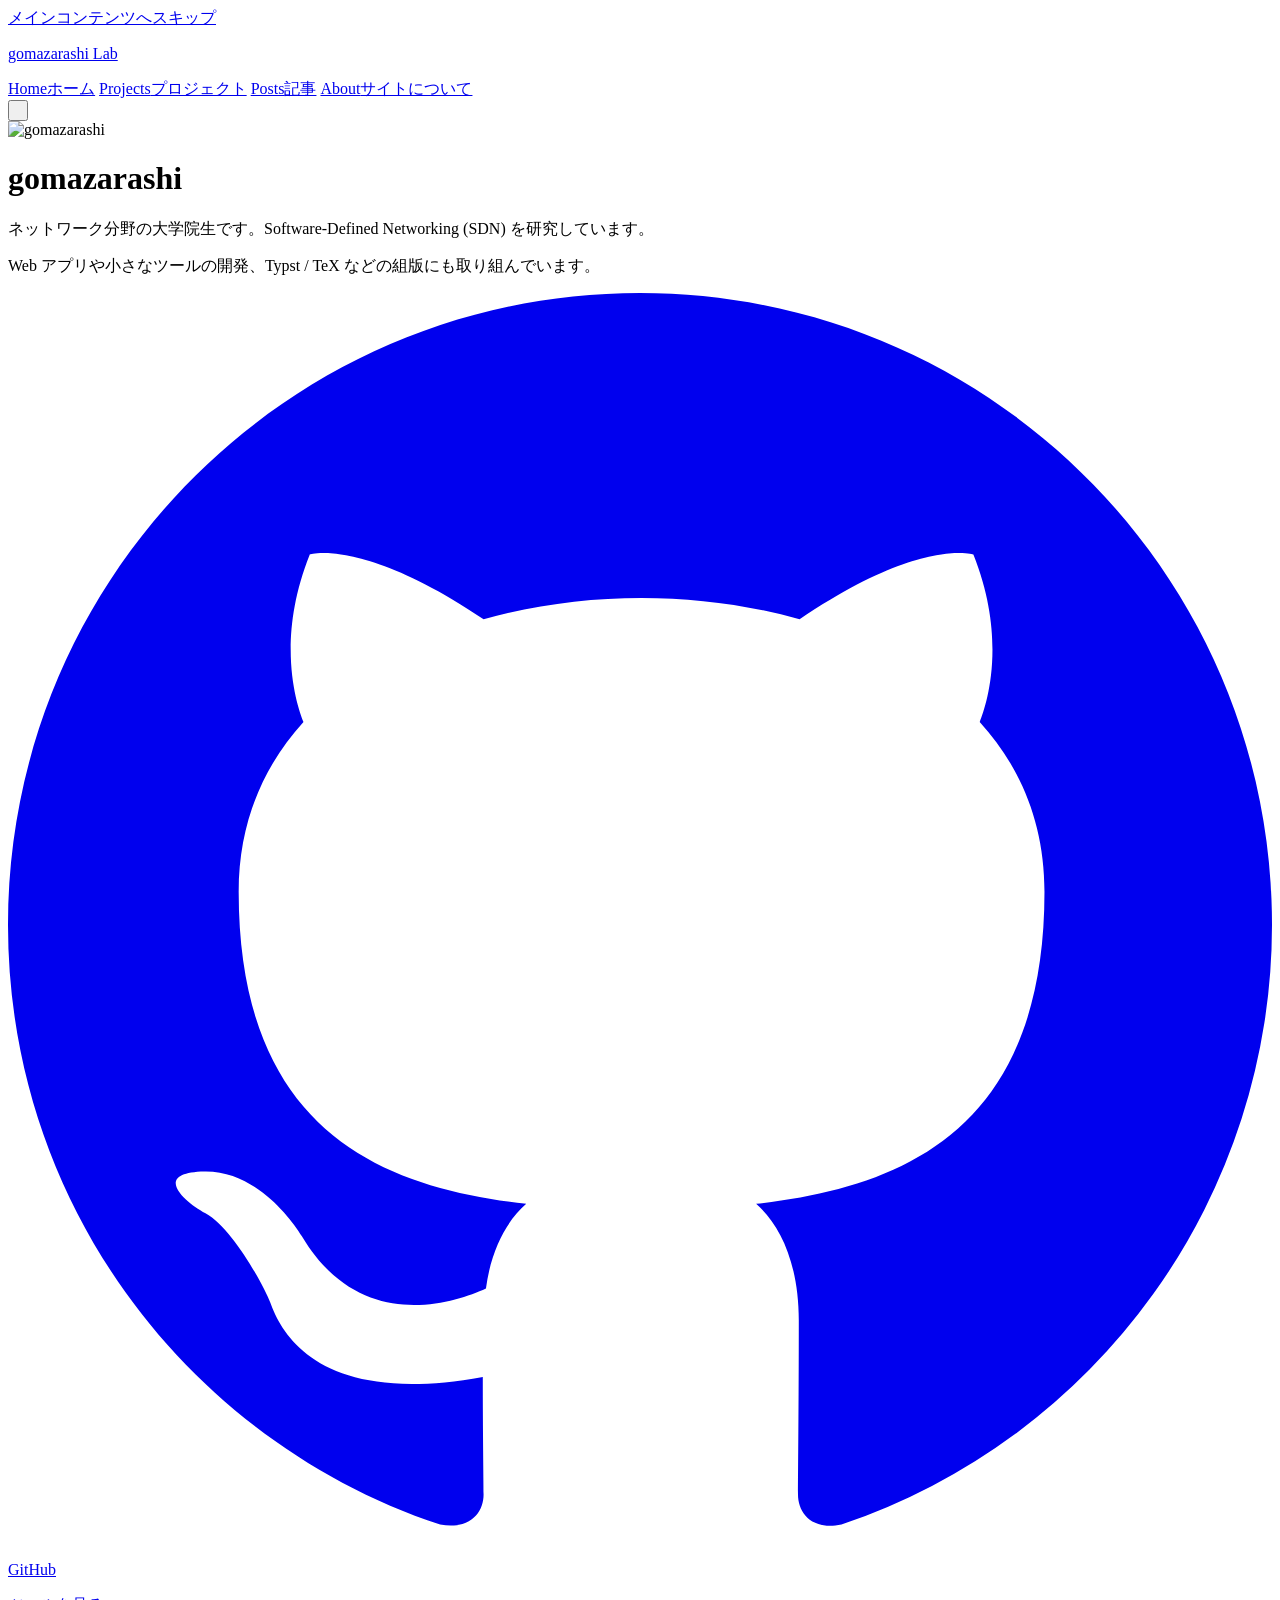
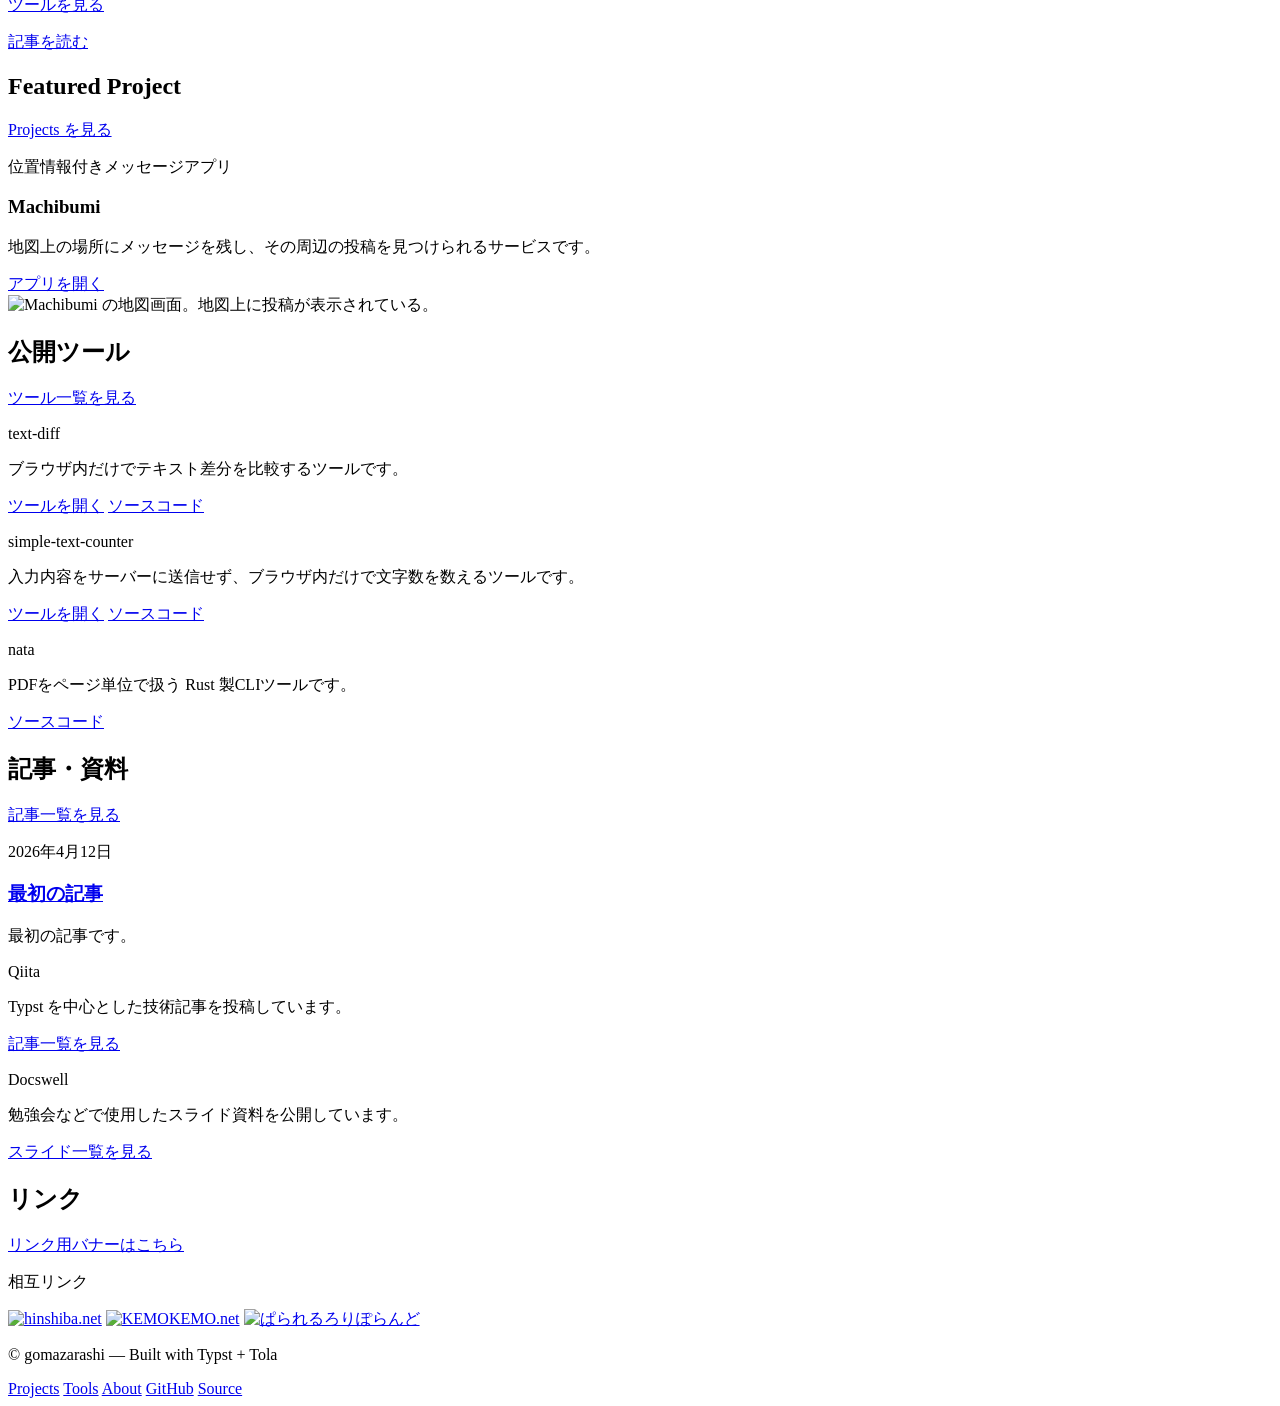
==== commit ad48c933: "アイコンをインラインSVG（currentColor）に移行し、GitHubアイコンのダークモード表示を修正する" ====
--- a/docs/index.html
+++ b/docs/index.html
@@ -1,5 +1,5 @@
 <!DOCTYPE html>
-<html lang="ja"><head><script> </script><link rel="stylesheet" href="/styles/site.css?v=d6a70961" /><link rel="stylesheet" href="/.tola/enhance-6b400663.css" /><meta charset="utf-8" /><title>gomazarashi Lab</title><meta name="viewport" content="width=device-width, initial-scale=1" /><link rel="preconnect" href="https://fonts.googleapis.com" /><link rel="preconnect" href="https://fonts.gstatic.com" crossorigin="anonymous" /><link rel="stylesheet" href="https://fonts.googleapis.com/css2?family=Gugi&amp;family=Noto+Sans+JP:wght@400;500;700;800&amp;display=swap" /><meta name="description" content="ネットワーク・SDNを研究するgomazarashiの個人サイトです。Webアプリや小さな開発ツール、Typst・TeXに関する記事や成果物を公開しています。" /><link rel="canonical" href="https://gomazarashi.com/" /><link rel="icon" href="/images/favicon.ico" sizes="any" /><link rel="icon" type="image/png" sizes="96x96" href="/images/favicon-96.png" /><link rel="apple-touch-icon" sizes="180x180" href="/images/apple-touch-icon.png" /><meta property="og:title" content="gomazarashi Lab" /><meta property="og:description" content="ネットワーク・SDNを研究するgomazarashiの個人サイトです。Webアプリや小さな開発ツール、Typst・TeXに関する記事や成果物を公開しています。" /><meta property="og:url" content="https://gomazarashi.com/" /><meta property="og:type" content="website" /><meta property="og:site_name" content="gomazarashi Lab" /><meta property="og:locale" content="ja_JP" /><meta property="og:image" content="https://gomazarashi.com/images/og/default.png" /><meta property="og:image:width" content="1200" /><meta property="og:image:height" content="630" /><meta property="og:image:type" content="image/png" /><meta property="og:image:alt" content="gomazarashi Lab — Network research, Typst, and small web tools のOG画像" /><meta name="twitter:card" content="summary_large_image" /><meta name="twitter:title" content="gomazarashi Lab" /><meta name="twitter:description" content="ネットワーク・SDNを研究するgomazarashiの個人サイトです。Webアプリや小さな開発ツール、Typst・TeXに関する記事や成果物を公開しています。" /><meta name="twitter:image" content="https://gomazarashi.com/images/og/default.png" /><meta name="twitter:image:alt" content="gomazarashi Lab — Network research, Typst, and small web tools のOG画像" /><script type="application/ld+json">{
+<html lang="ja"><head><script> </script><link rel="stylesheet" href="/styles/site.css?v=c6562cf6" /><link rel="stylesheet" href="/.tola/enhance-6b400663.css" /><meta charset="utf-8" /><title>gomazarashi Lab</title><meta name="viewport" content="width=device-width, initial-scale=1" /><link rel="preconnect" href="https://fonts.googleapis.com" /><link rel="preconnect" href="https://fonts.gstatic.com" crossorigin="anonymous" /><link rel="stylesheet" href="https://fonts.googleapis.com/css2?family=Gugi&amp;family=Noto+Sans+JP:wght@400;500;700;800&amp;display=swap" /><meta name="description" content="ネットワーク・SDNを研究するgomazarashiの個人サイトです。Webアプリや小さな開発ツール、Typst・TeXに関する記事や成果物を公開しています。" /><link rel="canonical" href="https://gomazarashi.com/" /><link rel="icon" href="/images/favicon.ico" sizes="any" /><link rel="icon" type="image/png" sizes="96x96" href="/images/favicon-96.png" /><link rel="apple-touch-icon" sizes="180x180" href="/images/apple-touch-icon.png" /><meta property="og:title" content="gomazarashi Lab" /><meta property="og:description" content="ネットワーク・SDNを研究するgomazarashiの個人サイトです。Webアプリや小さな開発ツール、Typst・TeXに関する記事や成果物を公開しています。" /><meta property="og:url" content="https://gomazarashi.com/" /><meta property="og:type" content="website" /><meta property="og:site_name" content="gomazarashi Lab" /><meta property="og:locale" content="ja_JP" /><meta property="og:image" content="https://gomazarashi.com/images/og/default.png" /><meta property="og:image:width" content="1200" /><meta property="og:image:height" content="630" /><meta property="og:image:type" content="image/png" /><meta property="og:image:alt" content="gomazarashi Lab — Network research, Typst, and small web tools のOG画像" /><meta name="twitter:card" content="summary_large_image" /><meta name="twitter:title" content="gomazarashi Lab" /><meta name="twitter:description" content="ネットワーク・SDNを研究するgomazarashiの個人サイトです。Webアプリや小さな開発ツール、Typst・TeXに関する記事や成果物を公開しています。" /><meta name="twitter:image" content="https://gomazarashi.com/images/og/default.png" /><meta name="twitter:image:alt" content="gomazarashi Lab — Network research, Typst, and small web tools のOG画像" /><script type="application/ld+json">{
   "@context": "https://schema.org",
   "@graph": [
     {
@@ -18,5 +18,5 @@
       ]
     }
   ]
-}</script><script src="/styles/theme.js"></script></head><body><div class="skip-link-wrap"><a class="skip-link" href="#main-content">メインコンテンツへスキップ</a></div><header class="site-header"><nav class="site-nav" aria-label="主要ナビゲーション"><div class="site-nav-inner"><div class="site-brand"><p class="site-brand-label"><a href="/">gomazarashi Lab</a></p></div><div class="site-nav-actions"><div class="site-nav-links"><a href="/" aria-current="page" lang="en"><span class="site-nav-label">Home</span><span class="site-nav-sub" lang="ja" aria-hidden="true">ホーム</span></a> <a href="/projects" lang="en"><span class="site-nav-label">Projects</span><span class="site-nav-sub" lang="ja" aria-hidden="true">プロジェクト</span></a> <a href="/posts" lang="en"><span class="site-nav-label">Posts</span><span class="site-nav-sub" lang="ja" aria-hidden="true">記事</span></a> <a href="/about" lang="en"><span class="site-nav-label">About</span><span class="site-nav-sub" lang="ja" aria-hidden="true">サイトについて</span></a></div><button class="theme-toggle" id="theme-toggle" type="button" aria-label="ダークモードに切り替え"><span class="theme-toggle-track"><span class="theme-toggle-icon theme-toggle-icon-sun" aria-hidden="true"></span><span style="white-space: pre-wrap"> </span><span class="theme-toggle-knob" aria-hidden="true"><span class="theme-toggle-icon theme-toggle-icon-moon"></span></span></span></button></div></div></nav></header><div class="site-shell"><main class="site-main" id="main-content"><div class="page-layout"><div class="page-body"><div class="content-shell"><header class="profile-block" aria-label="プロフィール"><picture><img class="profile-image" src="/images/gomazarashi-256.webp" alt="gomazarashi" width="256" height="256" fetchpriority="high" /></picture><div class="profile-copy"><h1 class="profile-name">gomazarashi</h1><div class="profile-bio"><p>ネットワーク分野の大学院生です。Software-Defined Networking (SDN) を研究しています。</p><p>Web アプリや小さなツールの開発、Typst / TeX などの組版にも取り組んでいます。</p></div><p class="inline-links"><span class="inline-link"><a href="https://github.com/gomazarashi"><span class="github-link"><span class="github-link-icon" aria-hidden="true"><span style="display: inline-block"><img src="[data-uri]" style="height: 0.9em" /></span></span><span style="white-space: pre-wrap"> </span><span class="github-link-label">GitHub</span></span></a></span></p><div class="action-row"><p class="button-link"><a href="/tools">ツールを見る</a></p><p class="button-link"><a href="/posts">記事を読む</a></p></div></div></header><section class="section-block"><header class="section-heading"><h2 class="section-title">Featured Project</h2><p class="hero-link"><a href="/projects">Projects を見る</a></p></header><div class="section-content"><article class="featured-project"><div class="featured-project-body"><p class="featured-project-kicker">位置情報付きメッセージアプリ</p><h3 class="featured-project-title">Machibumi</h3><p class="featured-project-description">地図上の場所にメッセージを残し、その周辺の投稿を見つけられるサービスです。</p><div class="button-link"><a href="https://machibumi.gomazarashi.com/">アプリを開く</a></div></div><div class="featured-project-media"><img src="/images/machibumi-map.webp" alt="Machibumi の地図画面。地図上に投稿が表示されている。" width="1179" height="1312" /></div></article></div></section><section class="section-block"><header class="section-heading"><h2 class="section-title">公開ツール</h2><p class="hero-link"><a href="/tools">ツール一覧を見る</a></p></header><div class="section-content"><div class="list"><article class="list-item list-item-wide"><p class="tool-code">text-diff</p><div class="item-body"><p class="copy">ブラウザ内だけでテキスト差分を比較するツールです。</p><p class="inline-links"><span class="inline-link"><a href="https://gomazarashi.com/text-diff/">ツールを開く</a></span> <span class="inline-link"><a href="https://github.com/gomazarashi/text-diff">ソースコード</a></span></p></div></article><article class="list-item list-item-wide"><p class="tool-code">simple-text-counter</p><div class="item-body"><p class="copy">入力内容をサーバーに送信せず、ブラウザ内だけで文字数を数えるツールです。</p><p class="inline-links"><span class="inline-link"><a href="https://gomazarashi.com/simple-text-counter/">ツールを開く</a></span> <span class="inline-link"><a href="https://github.com/gomazarashi/simple-text-counter">ソースコード</a></span></p></div></article><article class="list-item list-item-wide"><p class="tool-code">nata</p><div class="item-body"><p class="copy">PDFをページ単位で扱う Rust 製CLIツールです。</p><p class="inline-links"><span class="inline-link"><a href="https://github.com/gomazarashi/nata">ソースコード</a></span></p></div></article></div></div></section><section class="section-block"><header class="section-heading"><h2 class="section-title">記事・資料</h2><p class="hero-link"><a href="/posts">記事一覧を見る</a></p></header><div class="section-content"><div class="list"><article class="list-item list-item-wide"><p class="entry-date"><time datetime="2026-04-12">2026年4月12日</time></p><div class="item-body"><h3 class="entry-title"><a href="/posts/20260412-first-post">最初の記事</a></h3><p class="copy">最初の記事です。</p></div></article><article class="list-item"><p class="label">Qiita</p><div class="item-body"><p class="copy">Typst を中心とした技術記事を投稿しています。</p><p class="hero-link"><a href="https://qiita.com/gomazarashi">記事一覧を見る</a></p></div></article><article class="list-item"><p class="label">Docswell</p><div class="item-body"><p class="copy">勉強会などで使用したスライド資料を公開しています。</p><p class="hero-link"><a href="https://www.docswell.com/user/gomazarashi">スライド一覧を見る</a></p></div></article></div></div></section><section class="section-block"><header class="section-heading"><h2 class="section-title">リンク</h2><p class="hero-link"><a href="/banners">リンク用バナーはこちら</a></p></header><div class="section-content"><div class="list"><article class="list-item"><p class="label">相互リンク</p><div class="item-body"><div class="link-banners"><a class="link-banner" href="https://hinshiba.net/"><img src="/images/links/hinshibanet_banner.webp" alt="hinshiba.net" width="200" height="40" loading="lazy" /></a><span style="white-space: pre-wrap"> </span><a class="link-banner" href="https://kemokemo.net/"><img class="kemokemo-banner" src="/images/links/kemokemo-banner.svg" alt="KEMOKEMO.net" width="927" height="130" loading="lazy" /></a><span style="white-space: pre-wrap"> </span><a class="link-banner" href="https://parallellollipoland.web.fc2.com/link/index.html"><img src="/images/links/parallel-lollipop-land-banner.png" alt="ぱられるろりぽらんど" width="200" height="40" loading="lazy" /></a></div></div></article></div></div></section></div></div></div></main></div><footer class="site-footer"><div class="site-footer-inner"><p class="site-footer-note">© gomazarashi — Built with Typst + Tola</p><nav class="site-footer-nav" aria-label="フッターナビゲーション"><a href="/projects">Projects</a> <a href="/tools">Tools</a> <a href="/about">About</a> <a href="https://github.com/gomazarashi">GitHub</a> <a href="https://github.com/gomazarashi/gomazarashi.github.io">Source</a></nav></div></footer></body><!-- tola:hash:00834c4f034203ed:06b431d8a7e44e0e -->
+}</script><script src="/styles/theme.js"></script></head><body><div class="skip-link-wrap"><a class="skip-link" href="#main-content">メインコンテンツへスキップ</a></div><header class="site-header"><nav class="site-nav" aria-label="主要ナビゲーション"><div class="site-nav-inner"><div class="site-brand"><p class="site-brand-label"><a href="/">gomazarashi Lab</a></p></div><div class="site-nav-actions"><div class="site-nav-links"><a href="/" aria-current="page" lang="en"><span class="site-nav-label">Home</span><span class="site-nav-sub" lang="ja" aria-hidden="true">ホーム</span></a> <a href="/projects" lang="en"><span class="site-nav-label">Projects</span><span class="site-nav-sub" lang="ja" aria-hidden="true">プロジェクト</span></a> <a href="/posts" lang="en"><span class="site-nav-label">Posts</span><span class="site-nav-sub" lang="ja" aria-hidden="true">記事</span></a> <a href="/about" lang="en"><span class="site-nav-label">About</span><span class="site-nav-sub" lang="ja" aria-hidden="true">サイトについて</span></a></div><button class="theme-toggle" id="theme-toggle" type="button" aria-label="ダークモードに切り替え"><span class="theme-toggle-track"><span class="theme-toggle-icon theme-toggle-icon-sun" aria-hidden="true"></span><span style="white-space: pre-wrap"> </span><span class="theme-toggle-knob" aria-hidden="true"><span class="theme-toggle-icon theme-toggle-icon-moon"></span></span></span></button></div></div></nav></header><div class="site-shell"><main class="site-main" id="main-content"><div class="page-layout"><div class="page-body"><div class="content-shell"><header class="profile-block" aria-label="プロフィール"><picture><img class="profile-image" src="/images/gomazarashi-256.webp" alt="gomazarashi" width="256" height="256" fetchpriority="high" /></picture><div class="profile-copy"><h1 class="profile-name">gomazarashi</h1><div class="profile-bio"><p>ネットワーク分野の大学院生です。Software-Defined Networking (SDN) を研究しています。</p><p>Web アプリや小さなツールの開発、Typst / TeX などの組版にも取り組んでいます。</p></div><p class="inline-links"><span class="inline-link"><a href="https://github.com/gomazarashi"><span class="github-link"><span class="github-link-icon"><svg xmlns="http://www.w3.org/2000/svg" viewBox="0 0 16 16" fill="currentColor" class="icon" aria-hidden="true"><path d="M8 0C3.58 0 0 3.58 0 8c0 3.54 2.29 6.53 5.47 7.59.4.07.55-.17.55-.38 0-.19-.01-.82-.01-1.49-2.01.37-2.53-.49-2.69-.94-.09-.23-.48-.94-.82-1.13-.28-.15-.68-.52-.01-.53.63-.01 1.08.58 1.23.82.72 1.21 1.87.87 2.33.66.07-.52.28-.87.51-1.07-1.78-.2-3.64-.89-3.64-3.95 0-.87.31-1.59.82-2.15-.08-.2-.36-1.02.08-2.12 0 0 .67-.21 2.2.82.64-.18 1.32-.27 2-.27s1.36.09 2 .27c1.53-1.04 2.2-.82 2.2-.82.44 1.1.16 1.92.08 2.12.51.56.82 1.27.82 2.15 0 3.07-1.87 3.75-3.65 3.95.29.25.54.73.54 1.48 0 1.07-.01 1.93-.01 2.2 0 .21.15.46.55.38A8.01 8.01 0 0 0 16 8c0-4.42-3.58-8-8-8"></path></svg></span><span class="github-link-label">GitHub</span></span></a></span></p><div class="action-row"><p class="button-link"><a href="/tools">ツールを見る</a></p><p class="button-link"><a href="/posts">記事を読む</a></p></div></div></header><section class="section-block"><header class="section-heading"><h2 class="section-title">Featured Project</h2><p class="hero-link"><a href="/projects">Projects を見る</a></p></header><div class="section-content"><article class="featured-project"><div class="featured-project-body"><p class="featured-project-kicker">位置情報付きメッセージアプリ</p><h3 class="featured-project-title">Machibumi</h3><p class="featured-project-description">地図上の場所にメッセージを残し、その周辺の投稿を見つけられるサービスです。</p><div class="button-link"><a href="https://machibumi.gomazarashi.com/">アプリを開く</a></div></div><div class="featured-project-media"><img src="/images/machibumi-map.webp" alt="Machibumi の地図画面。地図上に投稿が表示されている。" width="1179" height="1312" /></div></article></div></section><section class="section-block"><header class="section-heading"><h2 class="section-title">公開ツール</h2><p class="hero-link"><a href="/tools">ツール一覧を見る</a></p></header><div class="section-content"><div class="list"><article class="list-item list-item-wide"><p class="tool-code">text-diff</p><div class="item-body"><p class="copy">ブラウザ内だけでテキスト差分を比較するツールです。</p><p class="inline-links"><span class="inline-link"><a href="https://gomazarashi.com/text-diff/">ツールを開く</a></span> <span class="inline-link"><a href="https://github.com/gomazarashi/text-diff">ソースコード</a></span></p></div></article><article class="list-item list-item-wide"><p class="tool-code">simple-text-counter</p><div class="item-body"><p class="copy">入力内容をサーバーに送信せず、ブラウザ内だけで文字数を数えるツールです。</p><p class="inline-links"><span class="inline-link"><a href="https://gomazarashi.com/simple-text-counter/">ツールを開く</a></span> <span class="inline-link"><a href="https://github.com/gomazarashi/simple-text-counter">ソースコード</a></span></p></div></article><article class="list-item list-item-wide"><p class="tool-code">nata</p><div class="item-body"><p class="copy">PDFをページ単位で扱う Rust 製CLIツールです。</p><p class="inline-links"><span class="inline-link"><a href="https://github.com/gomazarashi/nata">ソースコード</a></span></p></div></article></div></div></section><section class="section-block"><header class="section-heading"><h2 class="section-title">記事・資料</h2><p class="hero-link"><a href="/posts">記事一覧を見る</a></p></header><div class="section-content"><div class="list"><article class="list-item list-item-wide"><p class="entry-date"><time datetime="2026-04-12">2026年4月12日</time></p><div class="item-body"><h3 class="entry-title"><a href="/posts/20260412-first-post">最初の記事</a></h3><p class="copy">最初の記事です。</p></div></article><article class="list-item"><p class="label">Qiita</p><div class="item-body"><p class="copy">Typst を中心とした技術記事を投稿しています。</p><p class="hero-link"><a href="https://qiita.com/gomazarashi">記事一覧を見る</a></p></div></article><article class="list-item"><p class="label">Docswell</p><div class="item-body"><p class="copy">勉強会などで使用したスライド資料を公開しています。</p><p class="hero-link"><a href="https://www.docswell.com/user/gomazarashi">スライド一覧を見る</a></p></div></article></div></div></section><section class="section-block"><header class="section-heading"><h2 class="section-title">リンク</h2><p class="hero-link"><a href="/banners">リンク用バナーはこちら</a></p></header><div class="section-content"><div class="list"><article class="list-item"><p class="label">相互リンク</p><div class="item-body"><div class="link-banners"><a class="link-banner" href="https://hinshiba.net/"><img src="/images/links/hinshibanet_banner.webp" alt="hinshiba.net" width="200" height="40" loading="lazy" /></a><span style="white-space: pre-wrap"> </span><a class="link-banner" href="https://kemokemo.net/"><img class="kemokemo-banner" src="/images/links/kemokemo-banner.svg" alt="KEMOKEMO.net" width="927" height="130" loading="lazy" /></a><span style="white-space: pre-wrap"> </span><a class="link-banner" href="https://parallellollipoland.web.fc2.com/link/index.html"><img src="/images/links/parallel-lollipop-land-banner.png" alt="ぱられるろりぽらんど" width="200" height="40" loading="lazy" /></a></div></div></article></div></div></section></div></div></div></main></div><footer class="site-footer"><div class="site-footer-inner"><p class="site-footer-note">© gomazarashi — Built with Typst + Tola</p><nav class="site-footer-nav" aria-label="フッターナビゲーション"><a href="/projects">Projects</a> <a href="/tools">Tools</a> <a href="/about">About</a> <a href="https://github.com/gomazarashi">GitHub</a> <a href="https://github.com/gomazarashi/gomazarashi.github.io">Source</a></nav></div></footer></body><!-- tola:hash:00834c4f034203ed:c1dc56777cbdf524 -->
 </html>
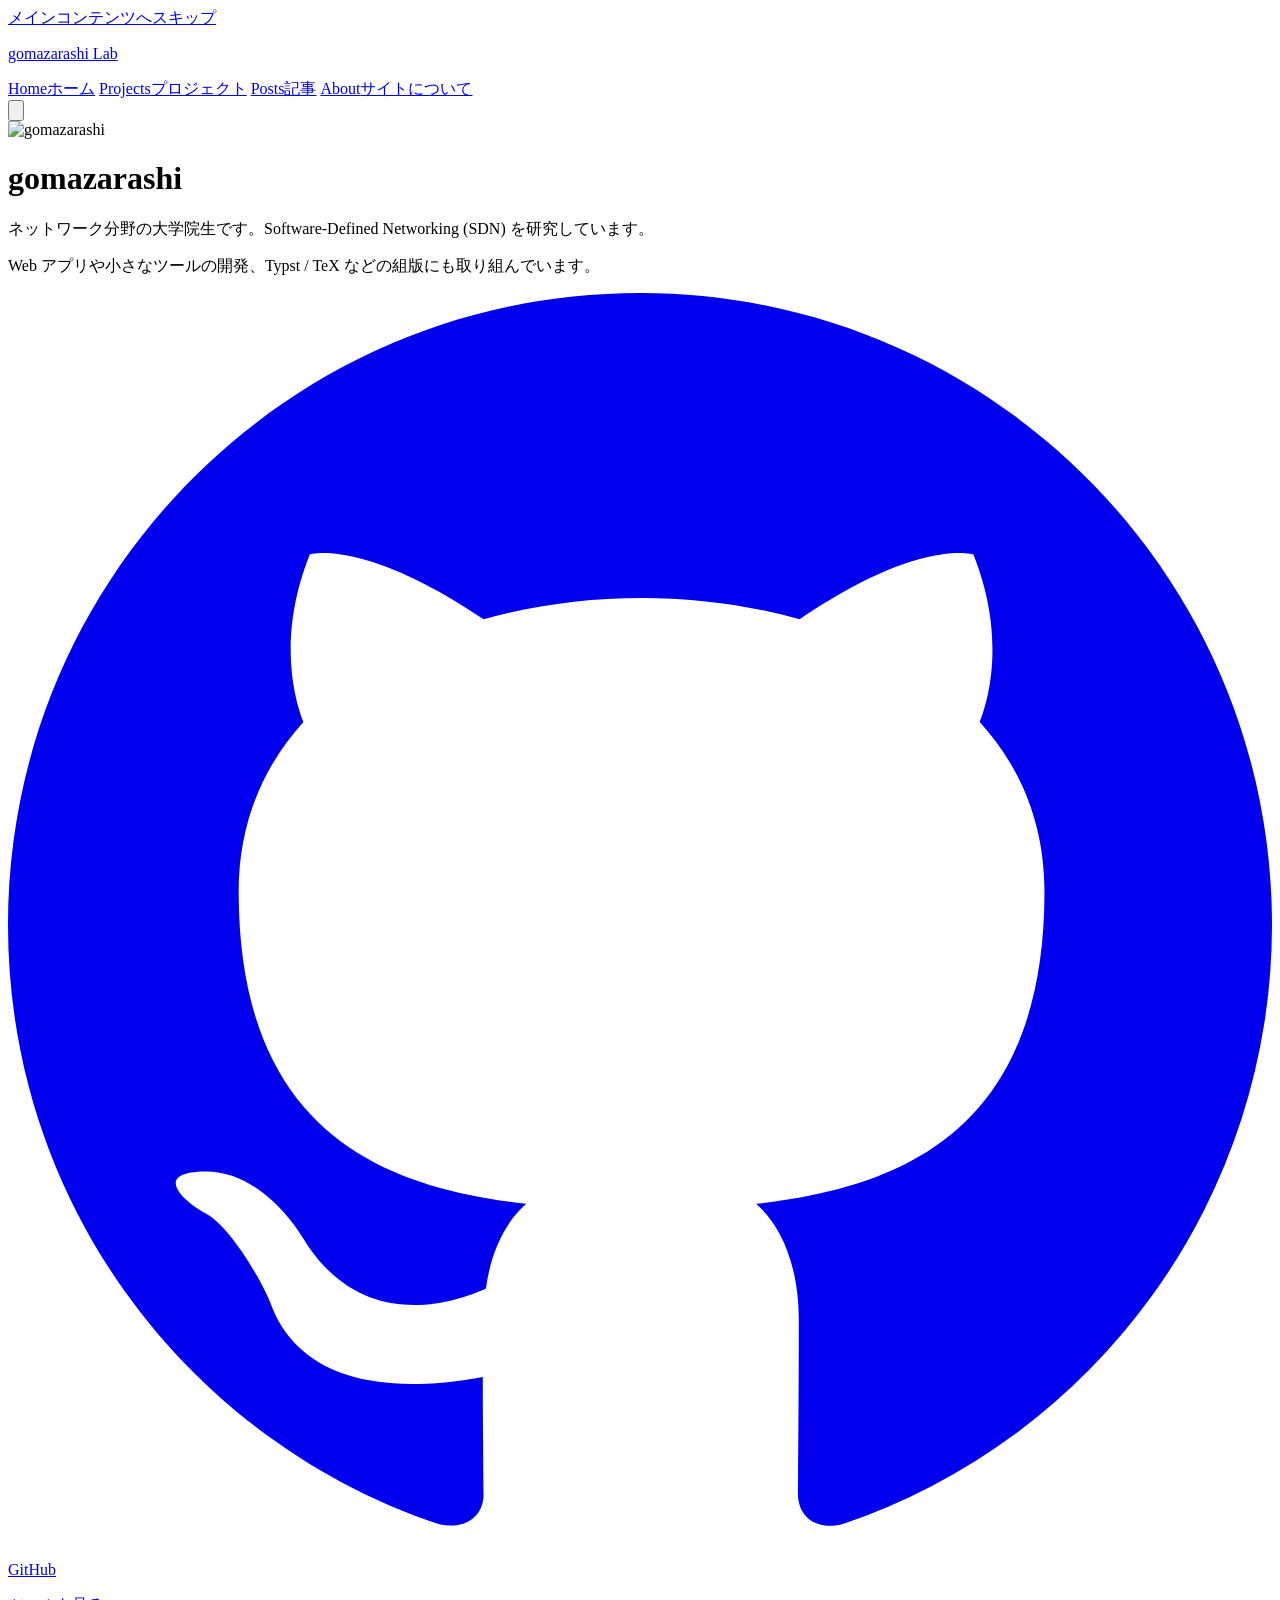
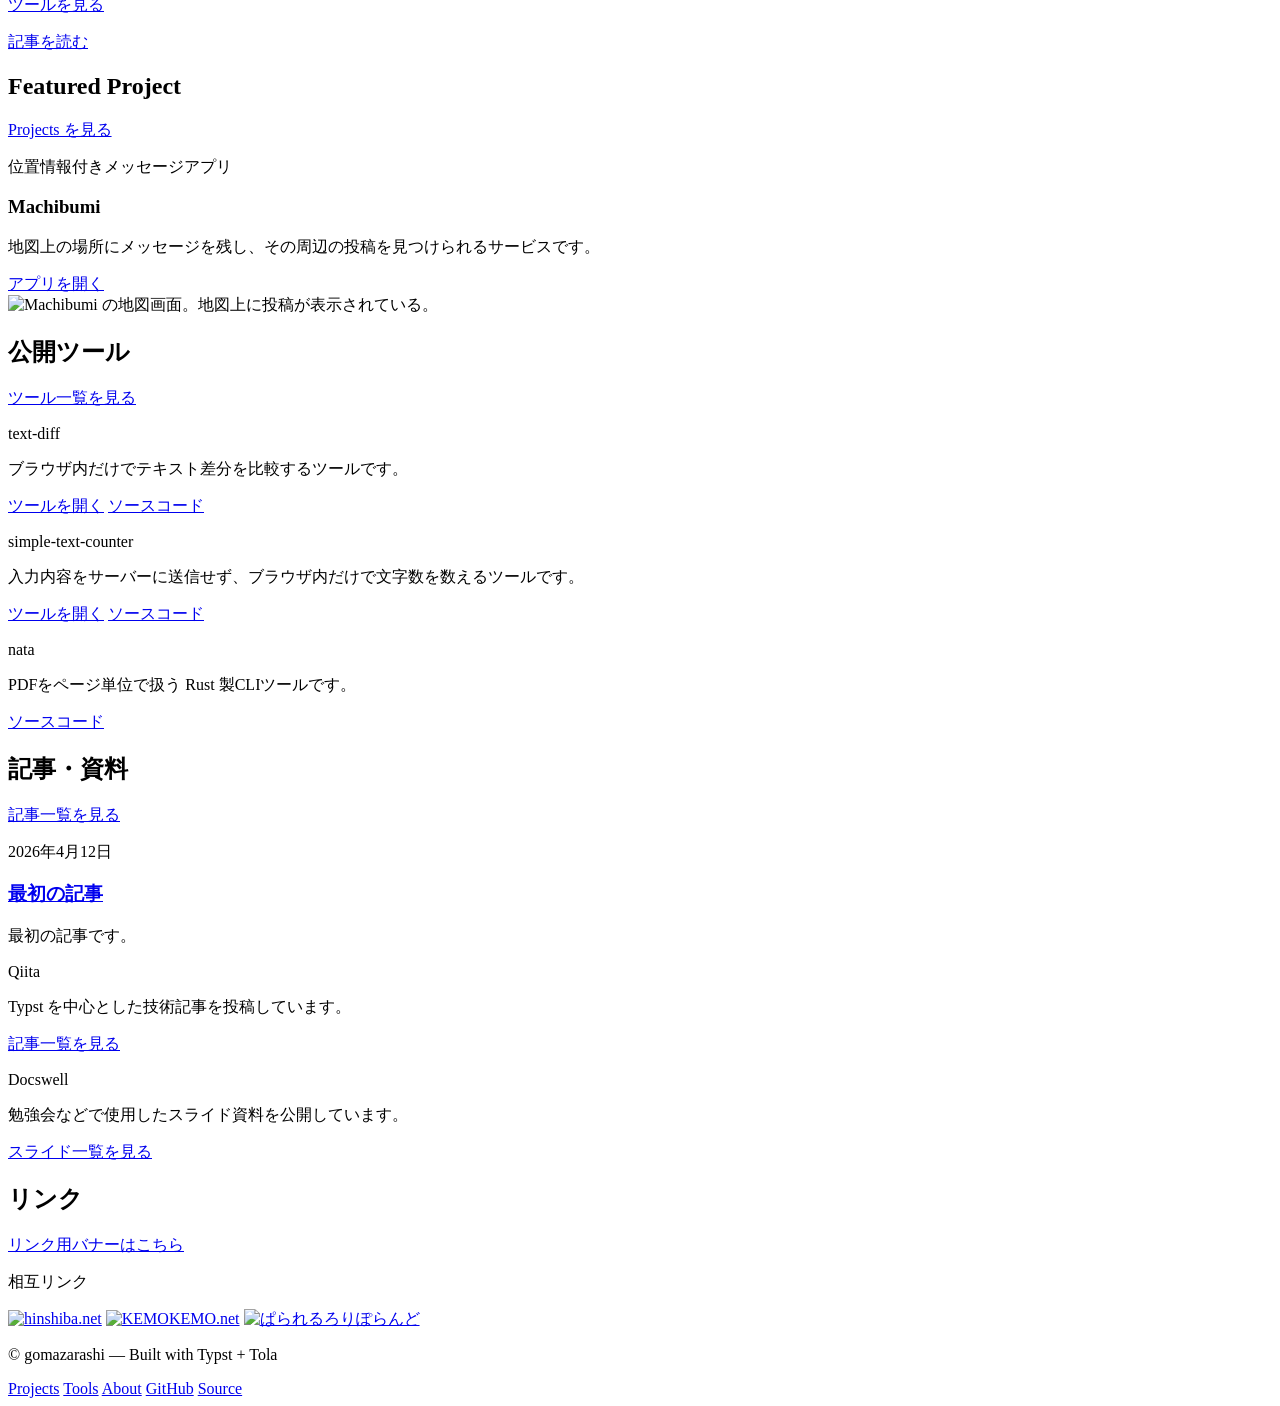
==== commit 4d8c730c: "テーマ切替を現在状態が分かるトグルスイッチに刷新する" ====
--- a/docs/index.html
+++ b/docs/index.html
@@ -1,5 +1,5 @@
 <!DOCTYPE html>
-<html lang="ja"><head><script> </script><link rel="stylesheet" href="/styles/site.css?v=c6562cf6" /><link rel="stylesheet" href="/.tola/enhance-6b400663.css" /><meta charset="utf-8" /><title>gomazarashi Lab</title><meta name="viewport" content="width=device-width, initial-scale=1" /><link rel="preconnect" href="https://fonts.googleapis.com" /><link rel="preconnect" href="https://fonts.gstatic.com" crossorigin="anonymous" /><link rel="stylesheet" href="https://fonts.googleapis.com/css2?family=Gugi&amp;family=Noto+Sans+JP:wght@400;500;700;800&amp;display=swap" /><meta name="description" content="ネットワーク・SDNを研究するgomazarashiの個人サイトです。Webアプリや小さな開発ツール、Typst・TeXに関する記事や成果物を公開しています。" /><link rel="canonical" href="https://gomazarashi.com/" /><link rel="icon" href="/images/favicon.ico" sizes="any" /><link rel="icon" type="image/png" sizes="96x96" href="/images/favicon-96.png" /><link rel="apple-touch-icon" sizes="180x180" href="/images/apple-touch-icon.png" /><meta property="og:title" content="gomazarashi Lab" /><meta property="og:description" content="ネットワーク・SDNを研究するgomazarashiの個人サイトです。Webアプリや小さな開発ツール、Typst・TeXに関する記事や成果物を公開しています。" /><meta property="og:url" content="https://gomazarashi.com/" /><meta property="og:type" content="website" /><meta property="og:site_name" content="gomazarashi Lab" /><meta property="og:locale" content="ja_JP" /><meta property="og:image" content="https://gomazarashi.com/images/og/default.png" /><meta property="og:image:width" content="1200" /><meta property="og:image:height" content="630" /><meta property="og:image:type" content="image/png" /><meta property="og:image:alt" content="gomazarashi Lab — Network research, Typst, and small web tools のOG画像" /><meta name="twitter:card" content="summary_large_image" /><meta name="twitter:title" content="gomazarashi Lab" /><meta name="twitter:description" content="ネットワーク・SDNを研究するgomazarashiの個人サイトです。Webアプリや小さな開発ツール、Typst・TeXに関する記事や成果物を公開しています。" /><meta name="twitter:image" content="https://gomazarashi.com/images/og/default.png" /><meta name="twitter:image:alt" content="gomazarashi Lab — Network research, Typst, and small web tools のOG画像" /><script type="application/ld+json">{
+<html lang="ja"><head><script> </script><link rel="stylesheet" href="/styles/site.css?v=7bad283a" /><link rel="stylesheet" href="/.tola/enhance-6b400663.css" /><meta charset="utf-8" /><title>gomazarashi Lab</title><meta name="viewport" content="width=device-width, initial-scale=1" /><link rel="preconnect" href="https://fonts.googleapis.com" /><link rel="preconnect" href="https://fonts.gstatic.com" crossorigin="anonymous" /><link rel="stylesheet" href="https://fonts.googleapis.com/css2?family=Gugi&amp;family=Noto+Sans+JP:wght@400;500;700;800&amp;display=swap" /><meta name="description" content="ネットワーク・SDNを研究するgomazarashiの個人サイトです。Webアプリや小さな開発ツール、Typst・TeXに関する記事や成果物を公開しています。" /><link rel="canonical" href="https://gomazarashi.com/" /><link rel="icon" href="/images/favicon.ico" sizes="any" /><link rel="icon" type="image/png" sizes="96x96" href="/images/favicon-96.png" /><link rel="apple-touch-icon" sizes="180x180" href="/images/apple-touch-icon.png" /><meta property="og:title" content="gomazarashi Lab" /><meta property="og:description" content="ネットワーク・SDNを研究するgomazarashiの個人サイトです。Webアプリや小さな開発ツール、Typst・TeXに関する記事や成果物を公開しています。" /><meta property="og:url" content="https://gomazarashi.com/" /><meta property="og:type" content="website" /><meta property="og:site_name" content="gomazarashi Lab" /><meta property="og:locale" content="ja_JP" /><meta property="og:image" content="https://gomazarashi.com/images/og/default.png" /><meta property="og:image:width" content="1200" /><meta property="og:image:height" content="630" /><meta property="og:image:type" content="image/png" /><meta property="og:image:alt" content="gomazarashi Lab — Network research, Typst, and small web tools のOG画像" /><meta name="twitter:card" content="summary_large_image" /><meta name="twitter:title" content="gomazarashi Lab" /><meta name="twitter:description" content="ネットワーク・SDNを研究するgomazarashiの個人サイトです。Webアプリや小さな開発ツール、Typst・TeXに関する記事や成果物を公開しています。" /><meta name="twitter:image" content="https://gomazarashi.com/images/og/default.png" /><meta name="twitter:image:alt" content="gomazarashi Lab — Network research, Typst, and small web tools のOG画像" /><script type="application/ld+json">{
   "@context": "https://schema.org",
   "@graph": [
     {
@@ -18,5 +18,5 @@
       ]
     }
   ]
-}</script><script src="/styles/theme.js"></script></head><body><div class="skip-link-wrap"><a class="skip-link" href="#main-content">メインコンテンツへスキップ</a></div><header class="site-header"><nav class="site-nav" aria-label="主要ナビゲーション"><div class="site-nav-inner"><div class="site-brand"><p class="site-brand-label"><a href="/">gomazarashi Lab</a></p></div><div class="site-nav-actions"><div class="site-nav-links"><a href="/" aria-current="page" lang="en"><span class="site-nav-label">Home</span><span class="site-nav-sub" lang="ja" aria-hidden="true">ホーム</span></a> <a href="/projects" lang="en"><span class="site-nav-label">Projects</span><span class="site-nav-sub" lang="ja" aria-hidden="true">プロジェクト</span></a> <a href="/posts" lang="en"><span class="site-nav-label">Posts</span><span class="site-nav-sub" lang="ja" aria-hidden="true">記事</span></a> <a href="/about" lang="en"><span class="site-nav-label">About</span><span class="site-nav-sub" lang="ja" aria-hidden="true">サイトについて</span></a></div><button class="theme-toggle" id="theme-toggle" type="button" aria-label="ダークモードに切り替え"><span class="theme-toggle-track"><span class="theme-toggle-icon theme-toggle-icon-sun" aria-hidden="true"></span><span style="white-space: pre-wrap"> </span><span class="theme-toggle-knob" aria-hidden="true"><span class="theme-toggle-icon theme-toggle-icon-moon"></span></span></span></button></div></div></nav></header><div class="site-shell"><main class="site-main" id="main-content"><div class="page-layout"><div class="page-body"><div class="content-shell"><header class="profile-block" aria-label="プロフィール"><picture><img class="profile-image" src="/images/gomazarashi-256.webp" alt="gomazarashi" width="256" height="256" fetchpriority="high" /></picture><div class="profile-copy"><h1 class="profile-name">gomazarashi</h1><div class="profile-bio"><p>ネットワーク分野の大学院生です。Software-Defined Networking (SDN) を研究しています。</p><p>Web アプリや小さなツールの開発、Typst / TeX などの組版にも取り組んでいます。</p></div><p class="inline-links"><span class="inline-link"><a href="https://github.com/gomazarashi"><span class="github-link"><span class="github-link-icon"><svg xmlns="http://www.w3.org/2000/svg" viewBox="0 0 16 16" fill="currentColor" class="icon" aria-hidden="true"><path d="M8 0C3.58 0 0 3.58 0 8c0 3.54 2.29 6.53 5.47 7.59.4.07.55-.17.55-.38 0-.19-.01-.82-.01-1.49-2.01.37-2.53-.49-2.69-.94-.09-.23-.48-.94-.82-1.13-.28-.15-.68-.52-.01-.53.63-.01 1.08.58 1.23.82.72 1.21 1.87.87 2.33.66.07-.52.28-.87.51-1.07-1.78-.2-3.64-.89-3.64-3.95 0-.87.31-1.59.82-2.15-.08-.2-.36-1.02.08-2.12 0 0 .67-.21 2.2.82.64-.18 1.32-.27 2-.27s1.36.09 2 .27c1.53-1.04 2.2-.82 2.2-.82.44 1.1.16 1.92.08 2.12.51.56.82 1.27.82 2.15 0 3.07-1.87 3.75-3.65 3.95.29.25.54.73.54 1.48 0 1.07-.01 1.93-.01 2.2 0 .21.15.46.55.38A8.01 8.01 0 0 0 16 8c0-4.42-3.58-8-8-8"></path></svg></span><span class="github-link-label">GitHub</span></span></a></span></p><div class="action-row"><p class="button-link"><a href="/tools">ツールを見る</a></p><p class="button-link"><a href="/posts">記事を読む</a></p></div></div></header><section class="section-block"><header class="section-heading"><h2 class="section-title">Featured Project</h2><p class="hero-link"><a href="/projects">Projects を見る</a></p></header><div class="section-content"><article class="featured-project"><div class="featured-project-body"><p class="featured-project-kicker">位置情報付きメッセージアプリ</p><h3 class="featured-project-title">Machibumi</h3><p class="featured-project-description">地図上の場所にメッセージを残し、その周辺の投稿を見つけられるサービスです。</p><div class="button-link"><a href="https://machibumi.gomazarashi.com/">アプリを開く</a></div></div><div class="featured-project-media"><img src="/images/machibumi-map.webp" alt="Machibumi の地図画面。地図上に投稿が表示されている。" width="1179" height="1312" /></div></article></div></section><section class="section-block"><header class="section-heading"><h2 class="section-title">公開ツール</h2><p class="hero-link"><a href="/tools">ツール一覧を見る</a></p></header><div class="section-content"><div class="list"><article class="list-item list-item-wide"><p class="tool-code">text-diff</p><div class="item-body"><p class="copy">ブラウザ内だけでテキスト差分を比較するツールです。</p><p class="inline-links"><span class="inline-link"><a href="https://gomazarashi.com/text-diff/">ツールを開く</a></span> <span class="inline-link"><a href="https://github.com/gomazarashi/text-diff">ソースコード</a></span></p></div></article><article class="list-item list-item-wide"><p class="tool-code">simple-text-counter</p><div class="item-body"><p class="copy">入力内容をサーバーに送信せず、ブラウザ内だけで文字数を数えるツールです。</p><p class="inline-links"><span class="inline-link"><a href="https://gomazarashi.com/simple-text-counter/">ツールを開く</a></span> <span class="inline-link"><a href="https://github.com/gomazarashi/simple-text-counter">ソースコード</a></span></p></div></article><article class="list-item list-item-wide"><p class="tool-code">nata</p><div class="item-body"><p class="copy">PDFをページ単位で扱う Rust 製CLIツールです。</p><p class="inline-links"><span class="inline-link"><a href="https://github.com/gomazarashi/nata">ソースコード</a></span></p></div></article></div></div></section><section class="section-block"><header class="section-heading"><h2 class="section-title">記事・資料</h2><p class="hero-link"><a href="/posts">記事一覧を見る</a></p></header><div class="section-content"><div class="list"><article class="list-item list-item-wide"><p class="entry-date"><time datetime="2026-04-12">2026年4月12日</time></p><div class="item-body"><h3 class="entry-title"><a href="/posts/20260412-first-post">最初の記事</a></h3><p class="copy">最初の記事です。</p></div></article><article class="list-item"><p class="label">Qiita</p><div class="item-body"><p class="copy">Typst を中心とした技術記事を投稿しています。</p><p class="hero-link"><a href="https://qiita.com/gomazarashi">記事一覧を見る</a></p></div></article><article class="list-item"><p class="label">Docswell</p><div class="item-body"><p class="copy">勉強会などで使用したスライド資料を公開しています。</p><p class="hero-link"><a href="https://www.docswell.com/user/gomazarashi">スライド一覧を見る</a></p></div></article></div></div></section><section class="section-block"><header class="section-heading"><h2 class="section-title">リンク</h2><p class="hero-link"><a href="/banners">リンク用バナーはこちら</a></p></header><div class="section-content"><div class="list"><article class="list-item"><p class="label">相互リンク</p><div class="item-body"><div class="link-banners"><a class="link-banner" href="https://hinshiba.net/"><img src="/images/links/hinshibanet_banner.webp" alt="hinshiba.net" width="200" height="40" loading="lazy" /></a><span style="white-space: pre-wrap"> </span><a class="link-banner" href="https://kemokemo.net/"><img class="kemokemo-banner" src="/images/links/kemokemo-banner.svg" alt="KEMOKEMO.net" width="927" height="130" loading="lazy" /></a><span style="white-space: pre-wrap"> </span><a class="link-banner" href="https://parallellollipoland.web.fc2.com/link/index.html"><img src="/images/links/parallel-lollipop-land-banner.png" alt="ぱられるろりぽらんど" width="200" height="40" loading="lazy" /></a></div></div></article></div></div></section></div></div></div></main></div><footer class="site-footer"><div class="site-footer-inner"><p class="site-footer-note">© gomazarashi — Built with Typst + Tola</p><nav class="site-footer-nav" aria-label="フッターナビゲーション"><a href="/projects">Projects</a> <a href="/tools">Tools</a> <a href="/about">About</a> <a href="https://github.com/gomazarashi">GitHub</a> <a href="https://github.com/gomazarashi/gomazarashi.github.io">Source</a></nav></div></footer></body><!-- tola:hash:00834c4f034203ed:c1dc56777cbdf524 -->
+}</script><script src="/styles/theme.js"></script></head><body><div class="skip-link-wrap"><a class="skip-link" href="#main-content">メインコンテンツへスキップ</a></div><header class="site-header"><nav class="site-nav" aria-label="主要ナビゲーション"><div class="site-nav-inner"><div class="site-brand"><p class="site-brand-label"><a href="/">gomazarashi Lab</a></p></div><div class="site-nav-actions"><div class="site-nav-links"><a href="/" aria-current="page" lang="en"><span class="site-nav-label">Home</span><span class="site-nav-sub" lang="ja" aria-hidden="true">ホーム</span></a> <a href="/projects" lang="en"><span class="site-nav-label">Projects</span><span class="site-nav-sub" lang="ja" aria-hidden="true">プロジェクト</span></a> <a href="/posts" lang="en"><span class="site-nav-label">Posts</span><span class="site-nav-sub" lang="ja" aria-hidden="true">記事</span></a> <a href="/about" lang="en"><span class="site-nav-label">About</span><span class="site-nav-sub" lang="ja" aria-hidden="true">サイトについて</span></a></div><button class="theme-toggle" id="theme-toggle" type="button" aria-label="ダークモードに切り替え"><span class="theme-toggle-track" aria-hidden="true"><span class="theme-toggle-knob"></span><span class="theme-toggle-icon theme-toggle-icon-sun"><svg xmlns="http://www.w3.org/2000/svg" viewBox="0 0 16 16" fill="currentColor" class="icon" aria-hidden="true"><path d="M8 11a3 3 0 1 1 0-6 3 3 0 0 1 0 6m0 1a4 4 0 1 0 0-8 4 4 0 0 0 0 8M8 0a.5.5 0 0 1 .5.5v2a.5.5 0 0 1-1 0v-2A.5.5 0 0 1 8 0m0 13a.5.5 0 0 1 .5.5v2a.5.5 0 0 1-1 0v-2A.5.5 0 0 1 8 13m8-5a.5.5 0 0 1-.5.5h-2a.5.5 0 0 1 0-1h2a.5.5 0 0 1 .5.5M3 8a.5.5 0 0 1-.5.5h-2a.5.5 0 0 1 0-1h2A.5.5 0 0 1 3 8m10.657-5.657a.5.5 0 0 1 0 .707l-1.414 1.415a.5.5 0 1 1-.707-.708l1.414-1.414a.5.5 0 0 1 .707 0m-9.193 9.193a.5.5 0 0 1 0 .707L3.05 13.657a.5.5 0 0 1-.707-.707l1.414-1.414a.5.5 0 0 1 .707 0m9.193 2.121a.5.5 0 0 1-.707 0l-1.414-1.414a.5.5 0 0 1 .707-.707l1.414 1.414a.5.5 0 0 1 0 .707M4.464 4.465a.5.5 0 0 1-.707 0L2.343 3.05a.5.5 0 1 1 .707-.707l1.414 1.414a.5.5 0 0 1 0 .708"></path></svg></span><span class="theme-toggle-icon theme-toggle-icon-moon"><svg xmlns="http://www.w3.org/2000/svg" viewBox="0 0 16 16" fill="currentColor" class="icon" aria-hidden="true"><path d="M6 .278a.77.77 0 0 1 .08.858 7.2 7.2 0 0 0-.878 3.46c0 4.021 3.278 7.277 7.318 7.277q.792-.001 1.533-.16a.79.79 0 0 1 .81.316.73.73 0 0 1-.031.893A8.35 8.35 0 0 1 8.344 16C3.734 16 0 12.286 0 7.71 0 4.266 2.114 1.312 5.124.06A.75.75 0 0 1 6 .278M4.858 1.311A7.27 7.27 0 0 0 1.025 7.71c0 4.02 3.279 7.276 7.319 7.276a7.32 7.32 0 0 0 5.205-2.162q-.506.063-1.029.063c-4.61 0-8.343-3.714-8.343-8.29 0-1.167.242-2.278.681-3.286"></path></svg></span></span></button></div></div></nav></header><div class="site-shell"><main class="site-main" id="main-content"><div class="page-layout"><div class="page-body"><div class="content-shell"><header class="profile-block" aria-label="プロフィール"><picture><img class="profile-image" src="/images/gomazarashi-256.webp" alt="gomazarashi" width="256" height="256" fetchpriority="high" /></picture><div class="profile-copy"><h1 class="profile-name">gomazarashi</h1><div class="profile-bio"><p>ネットワーク分野の大学院生です。Software-Defined Networking (SDN) を研究しています。</p><p>Web アプリや小さなツールの開発、Typst / TeX などの組版にも取り組んでいます。</p></div><p class="inline-links"><span class="inline-link"><a href="https://github.com/gomazarashi"><span class="github-link"><span class="github-link-icon"><svg xmlns="http://www.w3.org/2000/svg" viewBox="0 0 16 16" fill="currentColor" class="icon" aria-hidden="true"><path d="M8 0C3.58 0 0 3.58 0 8c0 3.54 2.29 6.53 5.47 7.59.4.07.55-.17.55-.38 0-.19-.01-.82-.01-1.49-2.01.37-2.53-.49-2.69-.94-.09-.23-.48-.94-.82-1.13-.28-.15-.68-.52-.01-.53.63-.01 1.08.58 1.23.82.72 1.21 1.87.87 2.33.66.07-.52.28-.87.51-1.07-1.78-.2-3.64-.89-3.64-3.95 0-.87.31-1.59.82-2.15-.08-.2-.36-1.02.08-2.12 0 0 .67-.21 2.2.82.64-.18 1.32-.27 2-.27s1.36.09 2 .27c1.53-1.04 2.2-.82 2.2-.82.44 1.1.16 1.92.08 2.12.51.56.82 1.27.82 2.15 0 3.07-1.87 3.75-3.65 3.95.29.25.54.73.54 1.48 0 1.07-.01 1.93-.01 2.2 0 .21.15.46.55.38A8.01 8.01 0 0 0 16 8c0-4.42-3.58-8-8-8"></path></svg></span><span class="github-link-label">GitHub</span></span></a></span></p><div class="action-row"><p class="button-link"><a href="/tools">ツールを見る</a></p><p class="button-link"><a href="/posts">記事を読む</a></p></div></div></header><section class="section-block"><header class="section-heading"><h2 class="section-title">Featured Project</h2><p class="hero-link"><a href="/projects">Projects を見る</a></p></header><div class="section-content"><article class="featured-project"><div class="featured-project-body"><p class="featured-project-kicker">位置情報付きメッセージアプリ</p><h3 class="featured-project-title">Machibumi</h3><p class="featured-project-description">地図上の場所にメッセージを残し、その周辺の投稿を見つけられるサービスです。</p><div class="button-link"><a href="https://machibumi.gomazarashi.com/">アプリを開く</a></div></div><div class="featured-project-media"><img src="/images/machibumi-map.webp" alt="Machibumi の地図画面。地図上に投稿が表示されている。" width="1179" height="1312" /></div></article></div></section><section class="section-block"><header class="section-heading"><h2 class="section-title">公開ツール</h2><p class="hero-link"><a href="/tools">ツール一覧を見る</a></p></header><div class="section-content"><div class="list"><article class="list-item list-item-wide"><p class="tool-code">text-diff</p><div class="item-body"><p class="copy">ブラウザ内だけでテキスト差分を比較するツールです。</p><p class="inline-links"><span class="inline-link"><a href="https://gomazarashi.com/text-diff/">ツールを開く</a></span> <span class="inline-link"><a href="https://github.com/gomazarashi/text-diff">ソースコード</a></span></p></div></article><article class="list-item list-item-wide"><p class="tool-code">simple-text-counter</p><div class="item-body"><p class="copy">入力内容をサーバーに送信せず、ブラウザ内だけで文字数を数えるツールです。</p><p class="inline-links"><span class="inline-link"><a href="https://gomazarashi.com/simple-text-counter/">ツールを開く</a></span> <span class="inline-link"><a href="https://github.com/gomazarashi/simple-text-counter">ソースコード</a></span></p></div></article><article class="list-item list-item-wide"><p class="tool-code">nata</p><div class="item-body"><p class="copy">PDFをページ単位で扱う Rust 製CLIツールです。</p><p class="inline-links"><span class="inline-link"><a href="https://github.com/gomazarashi/nata">ソースコード</a></span></p></div></article></div></div></section><section class="section-block"><header class="section-heading"><h2 class="section-title">記事・資料</h2><p class="hero-link"><a href="/posts">記事一覧を見る</a></p></header><div class="section-content"><div class="list"><article class="list-item list-item-wide"><p class="entry-date"><time datetime="2026-04-12">2026年4月12日</time></p><div class="item-body"><h3 class="entry-title"><a href="/posts/20260412-first-post">最初の記事</a></h3><p class="copy">最初の記事です。</p></div></article><article class="list-item"><p class="label">Qiita</p><div class="item-body"><p class="copy">Typst を中心とした技術記事を投稿しています。</p><p class="hero-link"><a href="https://qiita.com/gomazarashi">記事一覧を見る</a></p></div></article><article class="list-item"><p class="label">Docswell</p><div class="item-body"><p class="copy">勉強会などで使用したスライド資料を公開しています。</p><p class="hero-link"><a href="https://www.docswell.com/user/gomazarashi">スライド一覧を見る</a></p></div></article></div></div></section><section class="section-block"><header class="section-heading"><h2 class="section-title">リンク</h2><p class="hero-link"><a href="/banners">リンク用バナーはこちら</a></p></header><div class="section-content"><div class="list"><article class="list-item"><p class="label">相互リンク</p><div class="item-body"><div class="link-banners"><a class="link-banner" href="https://hinshiba.net/"><img src="/images/links/hinshibanet_banner.webp" alt="hinshiba.net" width="200" height="40" loading="lazy" /></a><span style="white-space: pre-wrap"> </span><a class="link-banner" href="https://kemokemo.net/"><img class="kemokemo-banner" src="/images/links/kemokemo-banner.svg" alt="KEMOKEMO.net" width="927" height="130" loading="lazy" /></a><span style="white-space: pre-wrap"> </span><a class="link-banner" href="https://parallellollipoland.web.fc2.com/link/index.html"><img src="/images/links/parallel-lollipop-land-banner.png" alt="ぱられるろりぽらんど" width="200" height="40" loading="lazy" /></a></div></div></article></div></div></section></div></div></div></main></div><footer class="site-footer"><div class="site-footer-inner"><p class="site-footer-note">© gomazarashi — Built with Typst + Tola</p><nav class="site-footer-nav" aria-label="フッターナビゲーション"><a href="/projects">Projects</a> <a href="/tools">Tools</a> <a href="/about">About</a> <a href="https://github.com/gomazarashi">GitHub</a> <a href="https://github.com/gomazarashi/gomazarashi.github.io">Source</a></nav></div></footer></body><!-- tola:hash:00834c4f034203ed:51ae3648702b9b11 -->
 </html>
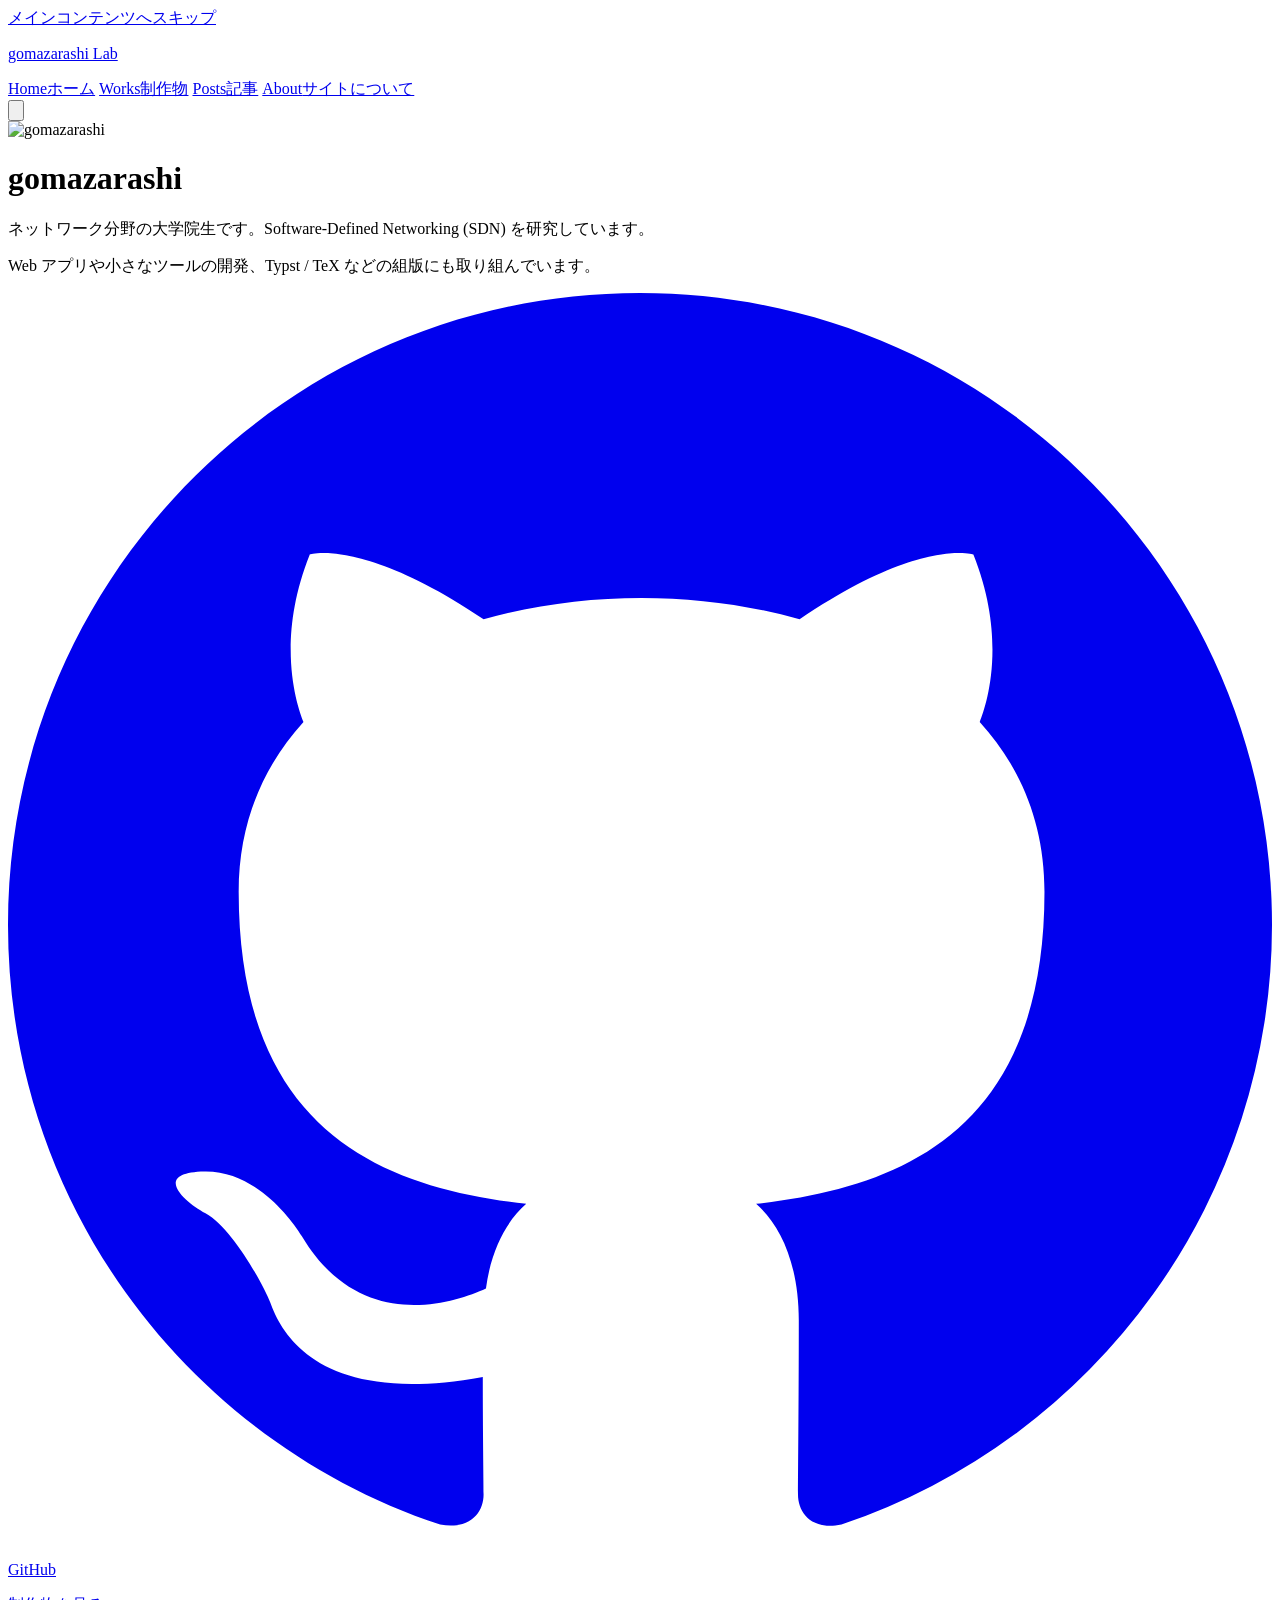
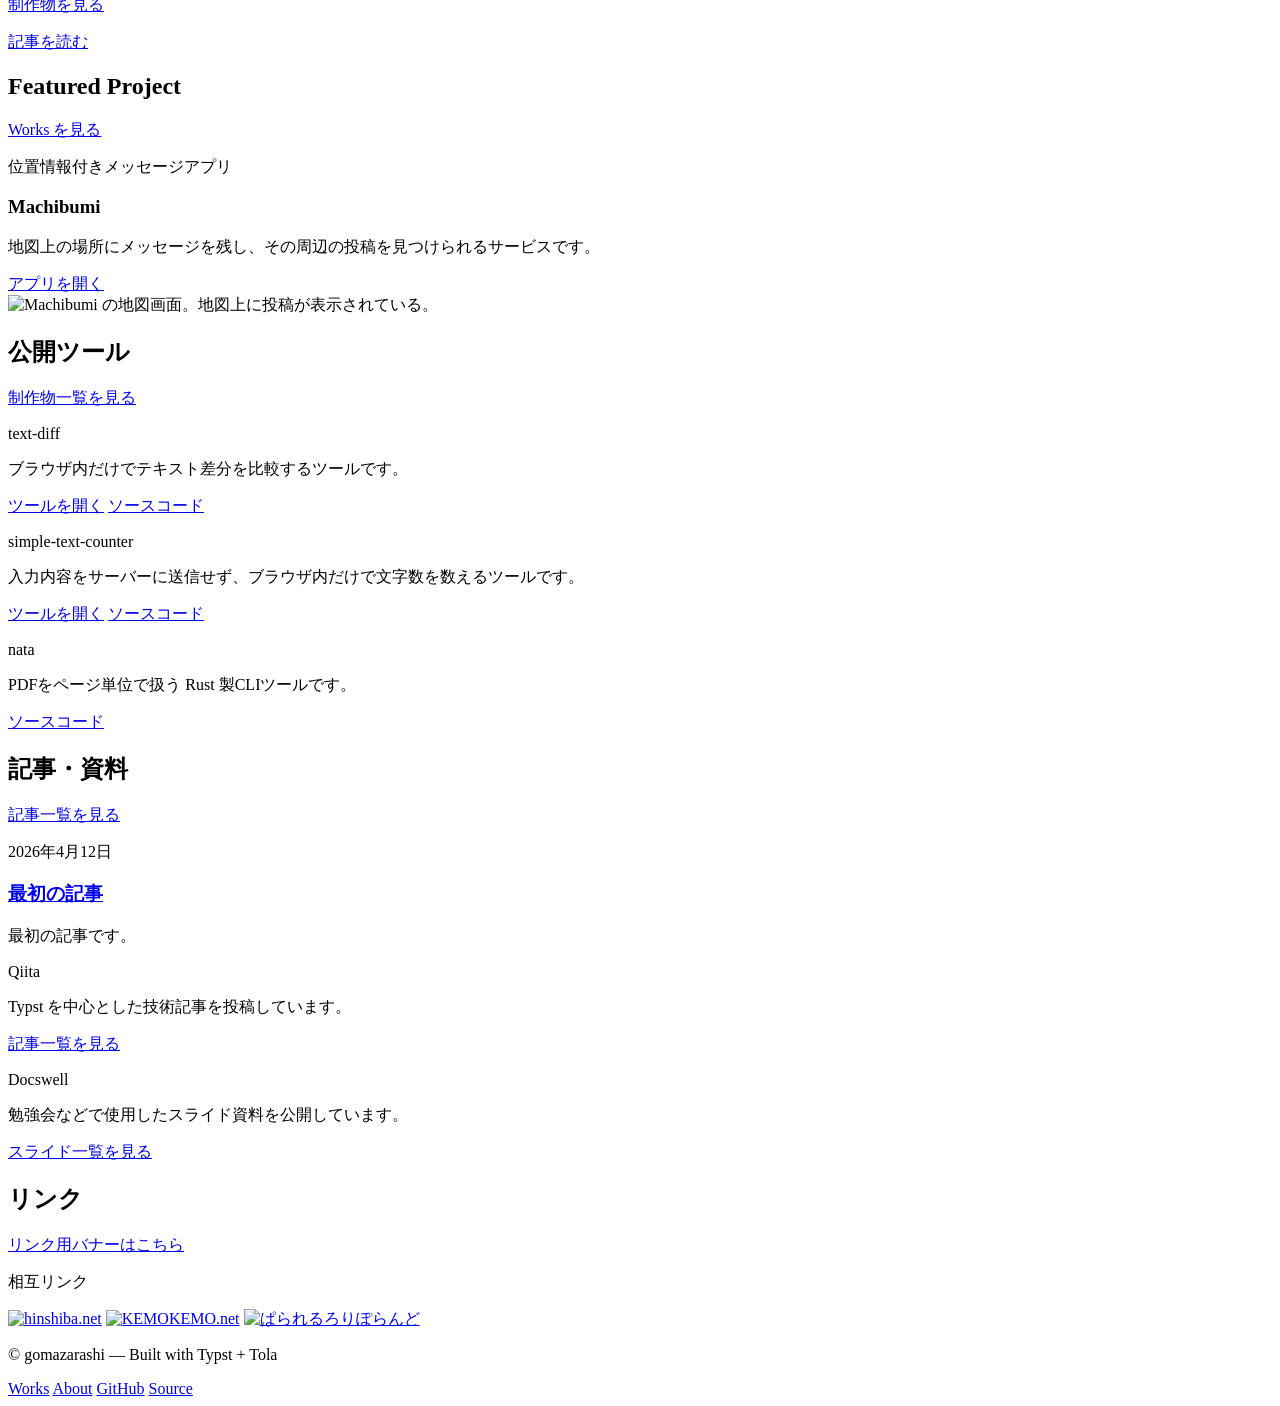
==== commit dd0b0e59: "ProjectsとToolsをWorksに統合し、ページ名とURLを変更する" ====
--- a/docs/index.html
+++ b/docs/index.html
@@ -1,5 +1,5 @@
 <!DOCTYPE html>
-<html lang="ja"><head><script> </script><link rel="stylesheet" href="/styles/site.css?v=7bad283a" /><link rel="stylesheet" href="/.tola/enhance-6b400663.css" /><meta charset="utf-8" /><title>gomazarashi Lab</title><meta name="viewport" content="width=device-width, initial-scale=1" /><link rel="preconnect" href="https://fonts.googleapis.com" /><link rel="preconnect" href="https://fonts.gstatic.com" crossorigin="anonymous" /><link rel="stylesheet" href="https://fonts.googleapis.com/css2?family=Gugi&amp;family=Noto+Sans+JP:wght@400;500;700;800&amp;display=swap" /><meta name="description" content="ネットワーク・SDNを研究するgomazarashiの個人サイトです。Webアプリや小さな開発ツール、Typst・TeXに関する記事や成果物を公開しています。" /><link rel="canonical" href="https://gomazarashi.com/" /><link rel="icon" href="/images/favicon.ico" sizes="any" /><link rel="icon" type="image/png" sizes="96x96" href="/images/favicon-96.png" /><link rel="apple-touch-icon" sizes="180x180" href="/images/apple-touch-icon.png" /><meta property="og:title" content="gomazarashi Lab" /><meta property="og:description" content="ネットワーク・SDNを研究するgomazarashiの個人サイトです。Webアプリや小さな開発ツール、Typst・TeXに関する記事や成果物を公開しています。" /><meta property="og:url" content="https://gomazarashi.com/" /><meta property="og:type" content="website" /><meta property="og:site_name" content="gomazarashi Lab" /><meta property="og:locale" content="ja_JP" /><meta property="og:image" content="https://gomazarashi.com/images/og/default.png" /><meta property="og:image:width" content="1200" /><meta property="og:image:height" content="630" /><meta property="og:image:type" content="image/png" /><meta property="og:image:alt" content="gomazarashi Lab — Network research, Typst, and small web tools のOG画像" /><meta name="twitter:card" content="summary_large_image" /><meta name="twitter:title" content="gomazarashi Lab" /><meta name="twitter:description" content="ネットワーク・SDNを研究するgomazarashiの個人サイトです。Webアプリや小さな開発ツール、Typst・TeXに関する記事や成果物を公開しています。" /><meta name="twitter:image" content="https://gomazarashi.com/images/og/default.png" /><meta name="twitter:image:alt" content="gomazarashi Lab — Network research, Typst, and small web tools のOG画像" /><script type="application/ld+json">{
+<html lang="ja" data-tola-id="bbe55593471d8868"><head data-tola-id="6f956129e2e52773"><script data-tola-id="5b028f4ab28039a3"> </script><link rel="stylesheet" href="/styles/site.css?v=7bad283a" data-tola-id="61ff0246ed9f48e4" /><link rel="stylesheet" href="/.tola/enhance-6b400663.css" data-tola-id="73effb764e74b6b3" /><meta charset="utf-8" data-tola-id="9c7853673aaec2d8" /><title data-tola-id="236ebb952edb0a1f">gomazarashi Lab</title><meta name="viewport" content="width=device-width, initial-scale=1" data-tola-id="82708839a5a95f3" /><link rel="preconnect" href="https://fonts.googleapis.com" data-tola-id="3bb680e72e0ff355" /><link rel="preconnect" href="https://fonts.gstatic.com" crossorigin="anonymous" data-tola-id="eb0751cf2a46ce2f" /><link rel="stylesheet" href="https://fonts.googleapis.com/css2?family=Gugi&amp;family=Noto+Sans+JP:wght@400;500;700;800&amp;display=swap" data-tola-id="8ebffbe9f5042f5d" /><meta name="description" content="ネットワーク・SDNを研究するgomazarashiの個人サイトです。Webアプリや小さな開発ツール、Typst・TeXに関する記事や成果物を公開しています。" data-tola-id="be7d069fdadb3639" /><link rel="canonical" href="https://gomazarashi.com/" data-tola-id="a48f0e1565311159" /><link rel="icon" href="/images/favicon.ico" sizes="any" data-tola-id="322bb21ef3fbadf8" /><link rel="icon" type="image/png" sizes="96x96" href="/images/favicon-96.png" data-tola-id="3616e2684c45cb96" /><link rel="apple-touch-icon" sizes="180x180" href="/images/apple-touch-icon.png" data-tola-id="d4af3985621fc7" /><meta property="og:title" content="gomazarashi Lab" data-tola-id="c88fcf413bb62b48" /><meta property="og:description" content="ネットワーク・SDNを研究するgomazarashiの個人サイトです。Webアプリや小さな開発ツール、Typst・TeXに関する記事や成果物を公開しています。" data-tola-id="d548bd7df3099841" /><meta property="og:url" content="https://gomazarashi.com/" data-tola-id="ff85314bada48f0e" /><meta property="og:type" content="website" data-tola-id="caaf3b3ab47bb8ff" /><meta property="og:site_name" content="gomazarashi Lab" data-tola-id="b8438ec7e1af45a6" /><meta property="og:locale" content="ja_JP" data-tola-id="b61fd5dbd13661d4" /><meta property="og:image" content="https://gomazarashi.com/images/og/default.png" data-tola-id="6fbd2c46680241c8" /><meta property="og:image:width" content="1200" data-tola-id="e3303d90cd4f6487" /><meta property="og:image:height" content="630" data-tola-id="a8b9fdcdf553fb4d" /><meta property="og:image:type" content="image/png" data-tola-id="5d98aee6e64d4dc2" /><meta property="og:image:alt" content="gomazarashi Lab — Network research, Typst, and small web tools のOG画像" data-tola-id="fba04fb5a7d87468" /><meta name="twitter:card" content="summary_large_image" data-tola-id="2e6f5263878d0030" /><meta name="twitter:title" content="gomazarashi Lab" data-tola-id="4e2af8ce5fc0c326" /><meta name="twitter:description" content="ネットワーク・SDNを研究するgomazarashiの個人サイトです。Webアプリや小さな開発ツール、Typst・TeXに関する記事や成果物を公開しています。" data-tola-id="48e587e05de684f4" /><meta name="twitter:image" content="https://gomazarashi.com/images/og/default.png" data-tola-id="3610a12e3feb759b" /><meta name="twitter:image:alt" content="gomazarashi Lab — Network research, Typst, and small web tools のOG画像" data-tola-id="32a77cfce6fbf41e" /><script type="application/ld+json" data-tola-id="e436506013f6ef3d">{
   "@context": "https://schema.org",
   "@graph": [
     {
@@ -18,5 +18,5 @@
       ]
     }
   ]
-}</script><script src="/styles/theme.js"></script></head><body><div class="skip-link-wrap"><a class="skip-link" href="#main-content">メインコンテンツへスキップ</a></div><header class="site-header"><nav class="site-nav" aria-label="主要ナビゲーション"><div class="site-nav-inner"><div class="site-brand"><p class="site-brand-label"><a href="/">gomazarashi Lab</a></p></div><div class="site-nav-actions"><div class="site-nav-links"><a href="/" aria-current="page" lang="en"><span class="site-nav-label">Home</span><span class="site-nav-sub" lang="ja" aria-hidden="true">ホーム</span></a> <a href="/projects" lang="en"><span class="site-nav-label">Projects</span><span class="site-nav-sub" lang="ja" aria-hidden="true">プロジェクト</span></a> <a href="/posts" lang="en"><span class="site-nav-label">Posts</span><span class="site-nav-sub" lang="ja" aria-hidden="true">記事</span></a> <a href="/about" lang="en"><span class="site-nav-label">About</span><span class="site-nav-sub" lang="ja" aria-hidden="true">サイトについて</span></a></div><button class="theme-toggle" id="theme-toggle" type="button" aria-label="ダークモードに切り替え"><span class="theme-toggle-track" aria-hidden="true"><span class="theme-toggle-knob"></span><span class="theme-toggle-icon theme-toggle-icon-sun"><svg xmlns="http://www.w3.org/2000/svg" viewBox="0 0 16 16" fill="currentColor" class="icon" aria-hidden="true"><path d="M8 11a3 3 0 1 1 0-6 3 3 0 0 1 0 6m0 1a4 4 0 1 0 0-8 4 4 0 0 0 0 8M8 0a.5.5 0 0 1 .5.5v2a.5.5 0 0 1-1 0v-2A.5.5 0 0 1 8 0m0 13a.5.5 0 0 1 .5.5v2a.5.5 0 0 1-1 0v-2A.5.5 0 0 1 8 13m8-5a.5.5 0 0 1-.5.5h-2a.5.5 0 0 1 0-1h2a.5.5 0 0 1 .5.5M3 8a.5.5 0 0 1-.5.5h-2a.5.5 0 0 1 0-1h2A.5.5 0 0 1 3 8m10.657-5.657a.5.5 0 0 1 0 .707l-1.414 1.415a.5.5 0 1 1-.707-.708l1.414-1.414a.5.5 0 0 1 .707 0m-9.193 9.193a.5.5 0 0 1 0 .707L3.05 13.657a.5.5 0 0 1-.707-.707l1.414-1.414a.5.5 0 0 1 .707 0m9.193 2.121a.5.5 0 0 1-.707 0l-1.414-1.414a.5.5 0 0 1 .707-.707l1.414 1.414a.5.5 0 0 1 0 .707M4.464 4.465a.5.5 0 0 1-.707 0L2.343 3.05a.5.5 0 1 1 .707-.707l1.414 1.414a.5.5 0 0 1 0 .708"></path></svg></span><span class="theme-toggle-icon theme-toggle-icon-moon"><svg xmlns="http://www.w3.org/2000/svg" viewBox="0 0 16 16" fill="currentColor" class="icon" aria-hidden="true"><path d="M6 .278a.77.77 0 0 1 .08.858 7.2 7.2 0 0 0-.878 3.46c0 4.021 3.278 7.277 7.318 7.277q.792-.001 1.533-.16a.79.79 0 0 1 .81.316.73.73 0 0 1-.031.893A8.35 8.35 0 0 1 8.344 16C3.734 16 0 12.286 0 7.71 0 4.266 2.114 1.312 5.124.06A.75.75 0 0 1 6 .278M4.858 1.311A7.27 7.27 0 0 0 1.025 7.71c0 4.02 3.279 7.276 7.319 7.276a7.32 7.32 0 0 0 5.205-2.162q-.506.063-1.029.063c-4.61 0-8.343-3.714-8.343-8.29 0-1.167.242-2.278.681-3.286"></path></svg></span></span></button></div></div></nav></header><div class="site-shell"><main class="site-main" id="main-content"><div class="page-layout"><div class="page-body"><div class="content-shell"><header class="profile-block" aria-label="プロフィール"><picture><img class="profile-image" src="/images/gomazarashi-256.webp" alt="gomazarashi" width="256" height="256" fetchpriority="high" /></picture><div class="profile-copy"><h1 class="profile-name">gomazarashi</h1><div class="profile-bio"><p>ネットワーク分野の大学院生です。Software-Defined Networking (SDN) を研究しています。</p><p>Web アプリや小さなツールの開発、Typst / TeX などの組版にも取り組んでいます。</p></div><p class="inline-links"><span class="inline-link"><a href="https://github.com/gomazarashi"><span class="github-link"><span class="github-link-icon"><svg xmlns="http://www.w3.org/2000/svg" viewBox="0 0 16 16" fill="currentColor" class="icon" aria-hidden="true"><path d="M8 0C3.58 0 0 3.58 0 8c0 3.54 2.29 6.53 5.47 7.59.4.07.55-.17.55-.38 0-.19-.01-.82-.01-1.49-2.01.37-2.53-.49-2.69-.94-.09-.23-.48-.94-.82-1.13-.28-.15-.68-.52-.01-.53.63-.01 1.08.58 1.23.82.72 1.21 1.87.87 2.33.66.07-.52.28-.87.51-1.07-1.78-.2-3.64-.89-3.64-3.95 0-.87.31-1.59.82-2.15-.08-.2-.36-1.02.08-2.12 0 0 .67-.21 2.2.82.64-.18 1.32-.27 2-.27s1.36.09 2 .27c1.53-1.04 2.2-.82 2.2-.82.44 1.1.16 1.92.08 2.12.51.56.82 1.27.82 2.15 0 3.07-1.87 3.75-3.65 3.95.29.25.54.73.54 1.48 0 1.07-.01 1.93-.01 2.2 0 .21.15.46.55.38A8.01 8.01 0 0 0 16 8c0-4.42-3.58-8-8-8"></path></svg></span><span class="github-link-label">GitHub</span></span></a></span></p><div class="action-row"><p class="button-link"><a href="/tools">ツールを見る</a></p><p class="button-link"><a href="/posts">記事を読む</a></p></div></div></header><section class="section-block"><header class="section-heading"><h2 class="section-title">Featured Project</h2><p class="hero-link"><a href="/projects">Projects を見る</a></p></header><div class="section-content"><article class="featured-project"><div class="featured-project-body"><p class="featured-project-kicker">位置情報付きメッセージアプリ</p><h3 class="featured-project-title">Machibumi</h3><p class="featured-project-description">地図上の場所にメッセージを残し、その周辺の投稿を見つけられるサービスです。</p><div class="button-link"><a href="https://machibumi.gomazarashi.com/">アプリを開く</a></div></div><div class="featured-project-media"><img src="/images/machibumi-map.webp" alt="Machibumi の地図画面。地図上に投稿が表示されている。" width="1179" height="1312" /></div></article></div></section><section class="section-block"><header class="section-heading"><h2 class="section-title">公開ツール</h2><p class="hero-link"><a href="/tools">ツール一覧を見る</a></p></header><div class="section-content"><div class="list"><article class="list-item list-item-wide"><p class="tool-code">text-diff</p><div class="item-body"><p class="copy">ブラウザ内だけでテキスト差分を比較するツールです。</p><p class="inline-links"><span class="inline-link"><a href="https://gomazarashi.com/text-diff/">ツールを開く</a></span> <span class="inline-link"><a href="https://github.com/gomazarashi/text-diff">ソースコード</a></span></p></div></article><article class="list-item list-item-wide"><p class="tool-code">simple-text-counter</p><div class="item-body"><p class="copy">入力内容をサーバーに送信せず、ブラウザ内だけで文字数を数えるツールです。</p><p class="inline-links"><span class="inline-link"><a href="https://gomazarashi.com/simple-text-counter/">ツールを開く</a></span> <span class="inline-link"><a href="https://github.com/gomazarashi/simple-text-counter">ソースコード</a></span></p></div></article><article class="list-item list-item-wide"><p class="tool-code">nata</p><div class="item-body"><p class="copy">PDFをページ単位で扱う Rust 製CLIツールです。</p><p class="inline-links"><span class="inline-link"><a href="https://github.com/gomazarashi/nata">ソースコード</a></span></p></div></article></div></div></section><section class="section-block"><header class="section-heading"><h2 class="section-title">記事・資料</h2><p class="hero-link"><a href="/posts">記事一覧を見る</a></p></header><div class="section-content"><div class="list"><article class="list-item list-item-wide"><p class="entry-date"><time datetime="2026-04-12">2026年4月12日</time></p><div class="item-body"><h3 class="entry-title"><a href="/posts/20260412-first-post">最初の記事</a></h3><p class="copy">最初の記事です。</p></div></article><article class="list-item"><p class="label">Qiita</p><div class="item-body"><p class="copy">Typst を中心とした技術記事を投稿しています。</p><p class="hero-link"><a href="https://qiita.com/gomazarashi">記事一覧を見る</a></p></div></article><article class="list-item"><p class="label">Docswell</p><div class="item-body"><p class="copy">勉強会などで使用したスライド資料を公開しています。</p><p class="hero-link"><a href="https://www.docswell.com/user/gomazarashi">スライド一覧を見る</a></p></div></article></div></div></section><section class="section-block"><header class="section-heading"><h2 class="section-title">リンク</h2><p class="hero-link"><a href="/banners">リンク用バナーはこちら</a></p></header><div class="section-content"><div class="list"><article class="list-item"><p class="label">相互リンク</p><div class="item-body"><div class="link-banners"><a class="link-banner" href="https://hinshiba.net/"><img src="/images/links/hinshibanet_banner.webp" alt="hinshiba.net" width="200" height="40" loading="lazy" /></a><span style="white-space: pre-wrap"> </span><a class="link-banner" href="https://kemokemo.net/"><img class="kemokemo-banner" src="/images/links/kemokemo-banner.svg" alt="KEMOKEMO.net" width="927" height="130" loading="lazy" /></a><span style="white-space: pre-wrap"> </span><a class="link-banner" href="https://parallellollipoland.web.fc2.com/link/index.html"><img src="/images/links/parallel-lollipop-land-banner.png" alt="ぱられるろりぽらんど" width="200" height="40" loading="lazy" /></a></div></div></article></div></div></section></div></div></div></main></div><footer class="site-footer"><div class="site-footer-inner"><p class="site-footer-note">© gomazarashi — Built with Typst + Tola</p><nav class="site-footer-nav" aria-label="フッターナビゲーション"><a href="/projects">Projects</a> <a href="/tools">Tools</a> <a href="/about">About</a> <a href="https://github.com/gomazarashi">GitHub</a> <a href="https://github.com/gomazarashi/gomazarashi.github.io">Source</a></nav></div></footer></body><!-- tola:hash:00834c4f034203ed:51ae3648702b9b11 -->
+}</script><script src="/styles/theme.js" data-tola-id="4bbf1eaad5fb684e"></script></head><body data-tola-id="ed9dea69b30474f3"><div class="skip-link-wrap" data-tola-id="73359554ae4e143c"><a class="skip-link" href="#main-content" data-tola-id="1bfd21b25e72062d">メインコンテンツへスキップ</a></div><header class="site-header" data-tola-id="f86e172c2b7cc797"><nav class="site-nav" aria-label="主要ナビゲーション" data-tola-id="bbbc780883c67185"><div class="site-nav-inner" data-tola-id="aab8cffc292d429d"><div class="site-brand" data-tola-id="77df17c900c7907a"><p class="site-brand-label" data-tola-id="1259d7b6d082898c"><a href="/" data-tola-id="3a2c3c5fdc4794ff">gomazarashi Lab</a></p></div><div class="site-nav-actions" data-tola-id="c03b92bc4a847982"><div class="site-nav-links" data-tola-id="6329a9f26982edb0"><a href="/" aria-current="page" lang="en" data-tola-id="fa675e2ba735ab32"><span class="site-nav-label" data-tola-id="2c55a81f1dee7dc">Home</span><span class="site-nav-sub" lang="ja" aria-hidden="true" data-tola-id="63f1e51fb8694eef">ホーム</span></a> <a href="/works" lang="en" data-tola-id="b6e7dec6ba6d858"><span class="site-nav-label" data-tola-id="4f28cd8fde91e4aa">Works</span><span class="site-nav-sub" lang="ja" aria-hidden="true" data-tola-id="39109721878aade5">制作物</span></a> <a href="/posts" lang="en" data-tola-id="b5c2afe0274a200"><span class="site-nav-label" data-tola-id="1cd322965690ac94">Posts</span><span class="site-nav-sub" lang="ja" aria-hidden="true" data-tola-id="e21c7df99caded52">記事</span></a> <a href="/about" lang="en" data-tola-id="a8810099b6abf6a2"><span class="site-nav-label" data-tola-id="746d151ef5e6da8a">About</span><span class="site-nav-sub" lang="ja" aria-hidden="true" data-tola-id="1f5d80a9df2bcd0d">サイトについて</span></a></div><button class="theme-toggle" id="theme-toggle" type="button" aria-label="ダークモードに切り替え" data-tola-id="6e795428d194fe5f"><span class="theme-toggle-track" aria-hidden="true" data-tola-id="d5711e11c0728382"><span class="theme-toggle-knob" data-tola-id="d75a83bfc31188c3"></span><span class="theme-toggle-icon theme-toggle-icon-sun" data-tola-id="63888e9b883cdba3"><svg xmlns="http://www.w3.org/2000/svg" viewBox="0 0 16 16" fill="currentColor" class="icon" aria-hidden="true" data-tola-id="a0fa8c9925d5227c"><path d="M8 11a3 3 0 1 1 0-6 3 3 0 0 1 0 6m0 1a4 4 0 1 0 0-8 4 4 0 0 0 0 8M8 0a.5.5 0 0 1 .5.5v2a.5.5 0 0 1-1 0v-2A.5.5 0 0 1 8 0m0 13a.5.5 0 0 1 .5.5v2a.5.5 0 0 1-1 0v-2A.5.5 0 0 1 8 13m8-5a.5.5 0 0 1-.5.5h-2a.5.5 0 0 1 0-1h2a.5.5 0 0 1 .5.5M3 8a.5.5 0 0 1-.5.5h-2a.5.5 0 0 1 0-1h2A.5.5 0 0 1 3 8m10.657-5.657a.5.5 0 0 1 0 .707l-1.414 1.415a.5.5 0 1 1-.707-.708l1.414-1.414a.5.5 0 0 1 .707 0m-9.193 9.193a.5.5 0 0 1 0 .707L3.05 13.657a.5.5 0 0 1-.707-.707l1.414-1.414a.5.5 0 0 1 .707 0m9.193 2.121a.5.5 0 0 1-.707 0l-1.414-1.414a.5.5 0 0 1 .707-.707l1.414 1.414a.5.5 0 0 1 0 .707M4.464 4.465a.5.5 0 0 1-.707 0L2.343 3.05a.5.5 0 1 1 .707-.707l1.414 1.414a.5.5 0 0 1 0 .708" data-tola-id="3d855e6fa3472897"></path></svg></span><span class="theme-toggle-icon theme-toggle-icon-moon" data-tola-id="2481602a10291e43"><svg xmlns="http://www.w3.org/2000/svg" viewBox="0 0 16 16" fill="currentColor" class="icon" aria-hidden="true" data-tola-id="b901e2e85c868700"><path d="M6 .278a.77.77 0 0 1 .08.858 7.2 7.2 0 0 0-.878 3.46c0 4.021 3.278 7.277 7.318 7.277q.792-.001 1.533-.16a.79.79 0 0 1 .81.316.73.73 0 0 1-.031.893A8.35 8.35 0 0 1 8.344 16C3.734 16 0 12.286 0 7.71 0 4.266 2.114 1.312 5.124.06A.75.75 0 0 1 6 .278M4.858 1.311A7.27 7.27 0 0 0 1.025 7.71c0 4.02 3.279 7.276 7.319 7.276a7.32 7.32 0 0 0 5.205-2.162q-.506.063-1.029.063c-4.61 0-8.343-3.714-8.343-8.29 0-1.167.242-2.278.681-3.286" data-tola-id="f5b35b4c075593f6"></path></svg></span></span></button></div></div></nav></header><div class="site-shell" data-tola-id="2f0e25ec1b37982d"><main class="site-main" id="main-content" data-tola-id="8b4f89afd4ad68bc"><div class="page-layout" data-tola-id="5cdb094039c06ef7"><div class="page-body" data-tola-id="d001f9e1fe9e48c4"><div class="content-shell" data-tola-id="c38f779242dfe74d"><header class="profile-block" aria-label="プロフィール" data-tola-id="3aed93f3f80d6204"><picture data-tola-id="2e23bebe659928f5"><img class="profile-image" src="/images/gomazarashi-256.webp" alt="gomazarashi" width="256" height="256" fetchpriority="high" data-tola-id="c0c9bfc7d377c25b" /></picture><div class="profile-copy" data-tola-id="69e04f65221ff5d7"><h1 class="profile-name" data-tola-id="77b8df87965e43ed">gomazarashi</h1><div class="profile-bio" data-tola-id="2340f093f6b09791"><p data-tola-id="aa9a76bcbdc3e016">ネットワーク分野の大学院生です。Software-Defined Networking (SDN) を研究しています。</p><p data-tola-id="fd72c0d59699b247">Web アプリや小さなツールの開発、Typst / TeX などの組版にも取り組んでいます。</p></div><p class="inline-links" data-tola-id="ecab085c0f0b3d45"><span class="inline-link" data-tola-id="60b128c62423cbf"><a href="https://github.com/gomazarashi" data-tola-id="381a2e50d5127c93"><span class="github-link" data-tola-id="8bcfd71699a93665"><span class="github-link-icon" data-tola-id="2a2f41db099262c0"><svg xmlns="http://www.w3.org/2000/svg" viewBox="0 0 16 16" fill="currentColor" class="icon" aria-hidden="true" data-tola-id="f89348d6ac9c4fab"><path d="M8 0C3.58 0 0 3.58 0 8c0 3.54 2.29 6.53 5.47 7.59.4.07.55-.17.55-.38 0-.19-.01-.82-.01-1.49-2.01.37-2.53-.49-2.69-.94-.09-.23-.48-.94-.82-1.13-.28-.15-.68-.52-.01-.53.63-.01 1.08.58 1.23.82.72 1.21 1.87.87 2.33.66.07-.52.28-.87.51-1.07-1.78-.2-3.64-.89-3.64-3.95 0-.87.31-1.59.82-2.15-.08-.2-.36-1.02.08-2.12 0 0 .67-.21 2.2.82.64-.18 1.32-.27 2-.27s1.36.09 2 .27c1.53-1.04 2.2-.82 2.2-.82.44 1.1.16 1.92.08 2.12.51.56.82 1.27.82 2.15 0 3.07-1.87 3.75-3.65 3.95.29.25.54.73.54 1.48 0 1.07-.01 1.93-.01 2.2 0 .21.15.46.55.38A8.01 8.01 0 0 0 16 8c0-4.42-3.58-8-8-8" data-tola-id="c81d10f40dbe06a1"></path></svg></span><span class="github-link-label" data-tola-id="4f925a75347f206d">GitHub</span></span></a></span></p><div class="action-row" data-tola-id="56b62b5f7328252"><p class="button-link" data-tola-id="209f4b7947c5b72b"><a href="/works" data-tola-id="eeb46d6f26b4f29e">制作物を見る</a></p><p class="button-link" data-tola-id="13c00e4253d69ed"><a href="/posts" data-tola-id="6864b0d5bc4839e8">記事を読む</a></p></div></div></header><section class="section-block" data-tola-id="167fd4ba670d3612"><header class="section-heading" data-tola-id="f7621a614e9143ec"><h2 class="section-title" data-tola-id="cb57742a02fa7f1a">Featured Project</h2><p class="hero-link" data-tola-id="44ce1a4adb315652"><a href="/works" data-tola-id="3d55650557126942">Works を見る</a></p></header><div class="section-content" data-tola-id="8410028ce9aab38"><article class="featured-project" data-tola-id="b39af275c1a83869"><div class="featured-project-body" data-tola-id="736db5940f7b86db"><p class="featured-project-kicker" data-tola-id="925e478b50cf8a2b">位置情報付きメッセージアプリ</p><h3 class="featured-project-title" data-tola-id="8d04a8f2c6aa1d48">Machibumi</h3><p class="featured-project-description" data-tola-id="dea2796cf41f756a">地図上の場所にメッセージを残し、その周辺の投稿を見つけられるサービスです。</p><div class="button-link" data-tola-id="a4ad459256e6aaf1"><a href="https://machibumi.gomazarashi.com/" data-tola-id="88c25241867db44d">アプリを開く</a></div></div><div class="featured-project-media" data-tola-id="ddb9529e5750719"><img src="/images/machibumi-map.webp" alt="Machibumi の地図画面。地図上に投稿が表示されている。" width="1179" height="1312" data-tola-id="9a919d1a9920cae6" /></div></article></div></section><section class="section-block" data-tola-id="5fe095f5a7dbd7dc"><header class="section-heading" data-tola-id="52abeeb83366589a"><h2 class="section-title" data-tola-id="58fabf6c41247f8">公開ツール</h2><p class="hero-link" data-tola-id="7e8d6b488ff985c9"><a href="/works" data-tola-id="40d512784172e309">制作物一覧を見る</a></p></header><div class="section-content" data-tola-id="3d75007fac3f78de"><div class="list" data-tola-id="da061ce6e3fda33f"><article class="list-item list-item-wide" data-tola-id="d1fb8869ddbbcc61"><p class="tool-code" data-tola-id="fd6b37349a22d9d1">text-diff</p><div class="item-body" data-tola-id="e167be18281c63f8"><p class="copy" data-tola-id="3ac6bf623b7f629d">ブラウザ内だけでテキスト差分を比較するツールです。</p><p class="inline-links" data-tola-id="5f6f519307a0179a"><span class="inline-link" data-tola-id="409fb1669e5920b6"><a href="https://gomazarashi.com/text-diff/" data-tola-id="3973dc666d71340b">ツールを開く</a></span> <span class="inline-link" data-tola-id="7cac47d8ebe6e218"><a href="https://github.com/gomazarashi/text-diff" data-tola-id="180db99359d20867">ソースコード</a></span></p></div></article><article class="list-item list-item-wide" data-tola-id="bb3b094808c00c8b"><p class="tool-code" data-tola-id="ccc16fdefb44c760">simple-text-counter</p><div class="item-body" data-tola-id="52e24997ac1eede"><p class="copy" data-tola-id="e810c0dc0fc1b311">入力内容をサーバーに送信せず、ブラウザ内だけで文字数を数えるツールです。</p><p class="inline-links" data-tola-id="a879b0997818d2fd"><span class="inline-link" data-tola-id="3f96ea8d3f1cad13"><a href="https://gomazarashi.com/simple-text-counter/" data-tola-id="27229d21106e866c">ツールを開く</a></span> <span class="inline-link" data-tola-id="8ed96087996845ac"><a href="https://github.com/gomazarashi/simple-text-counter" data-tola-id="8a6b1129cb76ce04">ソースコード</a></span></p></div></article><article class="list-item list-item-wide" data-tola-id="52283df3ba4cecf3"><p class="tool-code" data-tola-id="736d658f87838e00">nata</p><div class="item-body" data-tola-id="7f82cbeb2848505e"><p class="copy" data-tola-id="9eff1c6f2a8dc323">PDFをページ単位で扱う Rust 製CLIツールです。</p><p class="inline-links" data-tola-id="365fbc292cac270c"><span class="inline-link" data-tola-id="bbf0cc125810d291"><a href="https://github.com/gomazarashi/nata" data-tola-id="a30d65d4b4d151e0">ソースコード</a></span></p></div></article></div></div></section><section class="section-block" data-tola-id="75d6ec91104a3f06"><header class="section-heading" data-tola-id="43d5358f5cef9c75"><h2 class="section-title" data-tola-id="916059ee4f58734">記事・資料</h2><p class="hero-link" data-tola-id="8b0bd52ef1e036de"><a href="/posts" data-tola-id="c796a12bcb9aa8e6">記事一覧を見る</a></p></header><div class="section-content" data-tola-id="abc173be495562f5"><div class="list" data-tola-id="bce596390d79dc7f"><article class="list-item list-item-wide" data-tola-id="dce6ea4b02399514"><p class="entry-date" data-tola-id="207fa458a28d9de6"><time datetime="2026-04-12" data-tola-id="2b47f7d77baec371">2026年4月12日</time></p><div class="item-body" data-tola-id="78742dacf89d3e18"><h3 class="entry-title" data-tola-id="7d4d871d222de86d"><a href="/posts/20260412-first-post" data-tola-id="acaa723f9ac82420">最初の記事</a></h3><p class="copy" data-tola-id="527489284cada422">最初の記事です。</p></div></article><article class="list-item" data-tola-id="91d3bac65d8cebd"><p class="label" data-tola-id="2dd15a9a845344aa">Qiita</p><div class="item-body" data-tola-id="997ba000f0e084aa"><p class="copy" data-tola-id="7cad43e84bad03af">Typst を中心とした技術記事を投稿しています。</p><p class="hero-link" data-tola-id="1ca174fc4edf5816"><a href="https://qiita.com/gomazarashi" data-tola-id="209308a619bb5e57">記事一覧を見る</a></p></div></article><article class="list-item" data-tola-id="2f67d285ae0e8b8e"><p class="label" data-tola-id="fe355e81d0f1a561">Docswell</p><div class="item-body" data-tola-id="872c5e2152ca1c64"><p class="copy" data-tola-id="f132742ec334349a">勉強会などで使用したスライド資料を公開しています。</p><p class="hero-link" data-tola-id="325caff0f643b48e"><a href="https://www.docswell.com/user/gomazarashi" data-tola-id="540173ae82e03103">スライド一覧を見る</a></p></div></article></div></div></section><section class="section-block" data-tola-id="d364369edb5fc568"><header class="section-heading" data-tola-id="268eb57eed0a1fa8"><h2 class="section-title" data-tola-id="1e88319021106591">リンク</h2><p class="hero-link" data-tola-id="38e0f6600e21e401"><a href="/banners" data-tola-id="5ab3bc2caabb4c18">リンク用バナーはこちら</a></p></header><div class="section-content" data-tola-id="9dfa0874d14ff88b"><div class="list" data-tola-id="cbaf3fe203db6754"><article class="list-item" data-tola-id="c96473858b7f9ae7"><p class="label" data-tola-id="669312bba8e65c69">相互リンク</p><div class="item-body" data-tola-id="6ea16c840dcf9b0b"><div class="link-banners" data-tola-id="e4c5dfc2a525aa7f"><a class="link-banner" href="https://hinshiba.net/" data-tola-id="1b53ba8aef827f71"><img src="/images/links/hinshibanet_banner.webp" alt="hinshiba.net" width="200" height="40" loading="lazy" data-tola-id="6c205ec47b3185ba" /></a><span style="white-space: pre-wrap" data-tola-id="306b475a8629438d"> </span><a class="link-banner" href="https://kemokemo.net/" data-tola-id="8a91f7342d68b0ec"><img class="kemokemo-banner" src="/images/links/kemokemo-banner.svg" alt="KEMOKEMO.net" width="927" height="130" loading="lazy" data-tola-id="d3171a7591df74a6" /></a><span style="white-space: pre-wrap" data-tola-id="122a681de3c33365"> </span><a class="link-banner" href="https://parallellollipoland.web.fc2.com/link/index.html" data-tola-id="91418a8b9e6df719"><img src="/images/links/parallel-lollipop-land-banner.png" alt="ぱられるろりぽらんど" width="200" height="40" loading="lazy" data-tola-id="14e9447608d0d779" /></a></div></div></article></div></div></section></div></div></div></main></div><footer class="site-footer" data-tola-id="dd558eeaa3d83cdf"><div class="site-footer-inner" data-tola-id="c5294931617829f8"><p class="site-footer-note" data-tola-id="56d9fa22ee1d04fd">© gomazarashi — Built with Typst + Tola</p><nav class="site-footer-nav" aria-label="フッターナビゲーション" data-tola-id="1267859915ed0309"><a href="/works" data-tola-id="af66a5cd96bb1320">Works</a> <a href="/about" data-tola-id="d5649ac1826985e5">About</a> <a href="https://github.com/gomazarashi" data-tola-id="66ff9fbf2c3e54ff">GitHub</a> <a href="https://github.com/gomazarashi/gomazarashi.github.io" data-tola-id="95954d8f598b3a38">Source</a></nav></div></footer></body><!-- tola:hash:4b12fc36ab8bbe08:0 -->
 </html>
